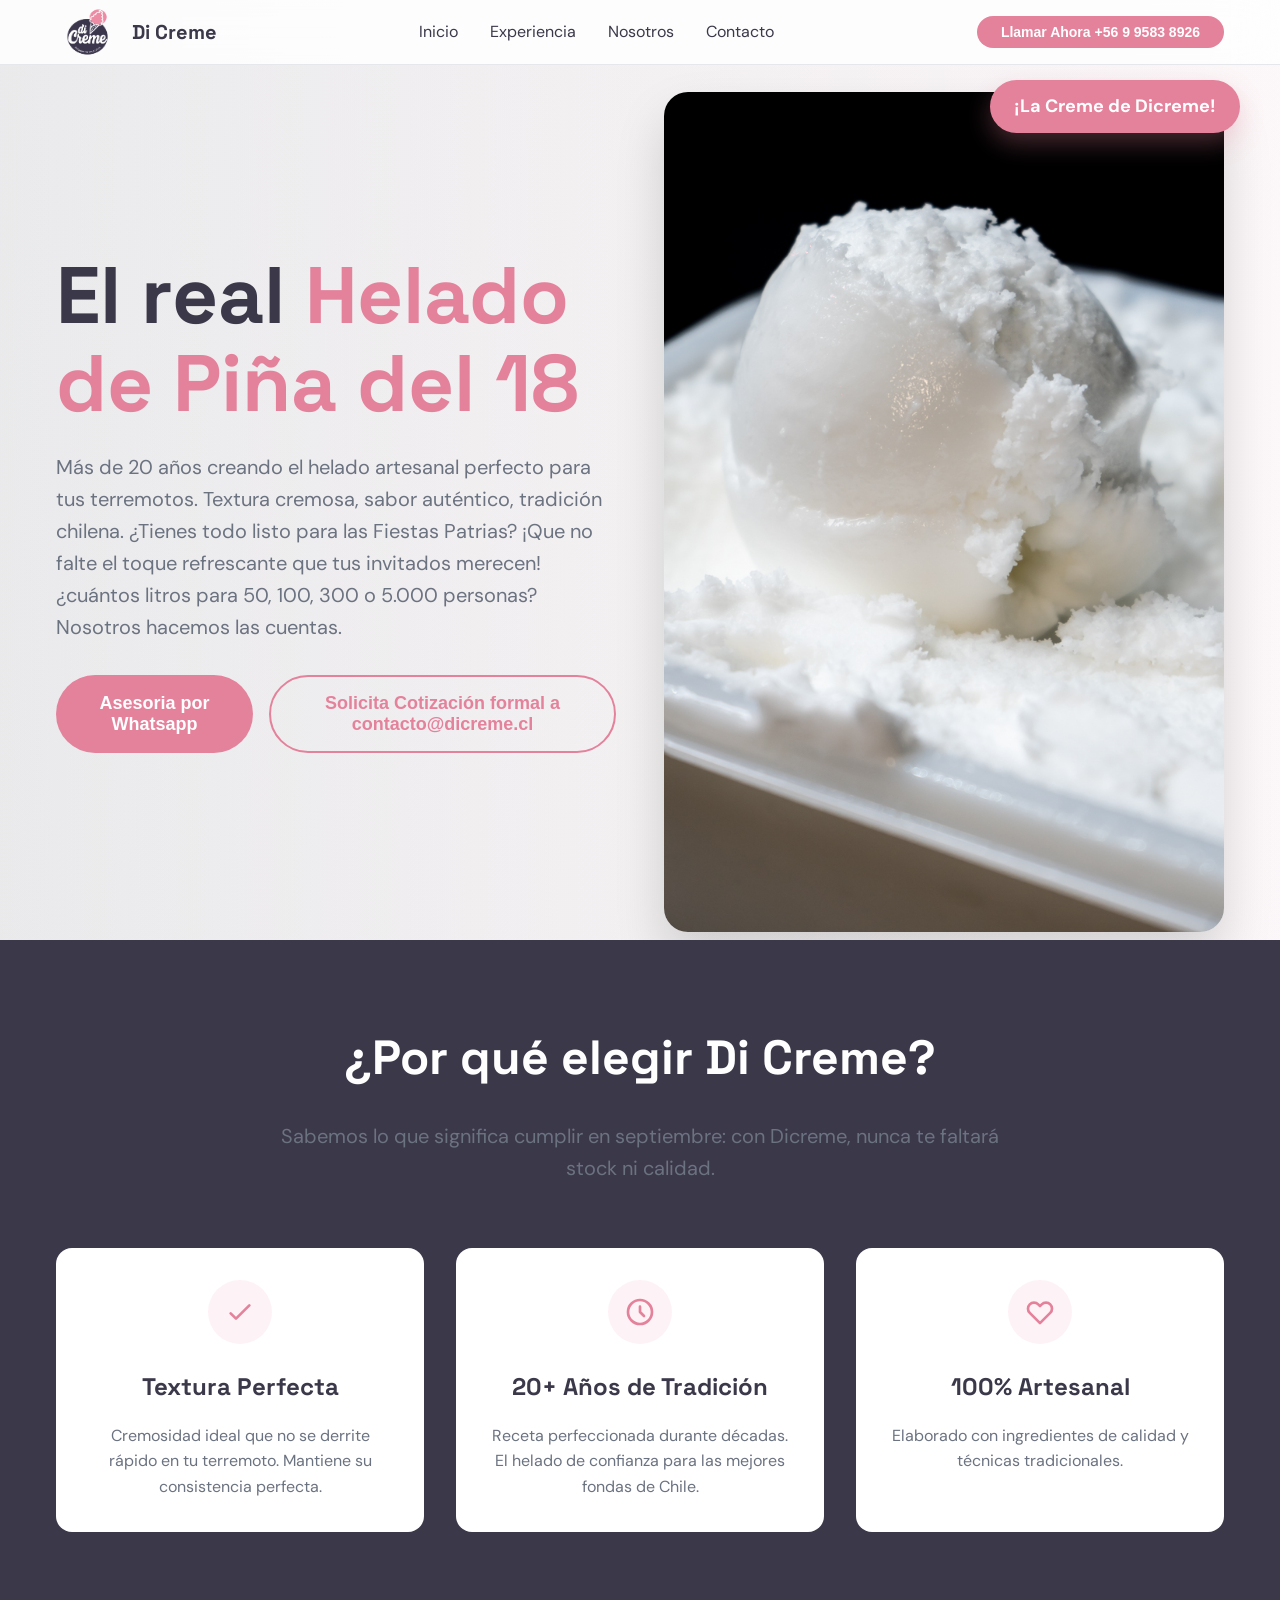
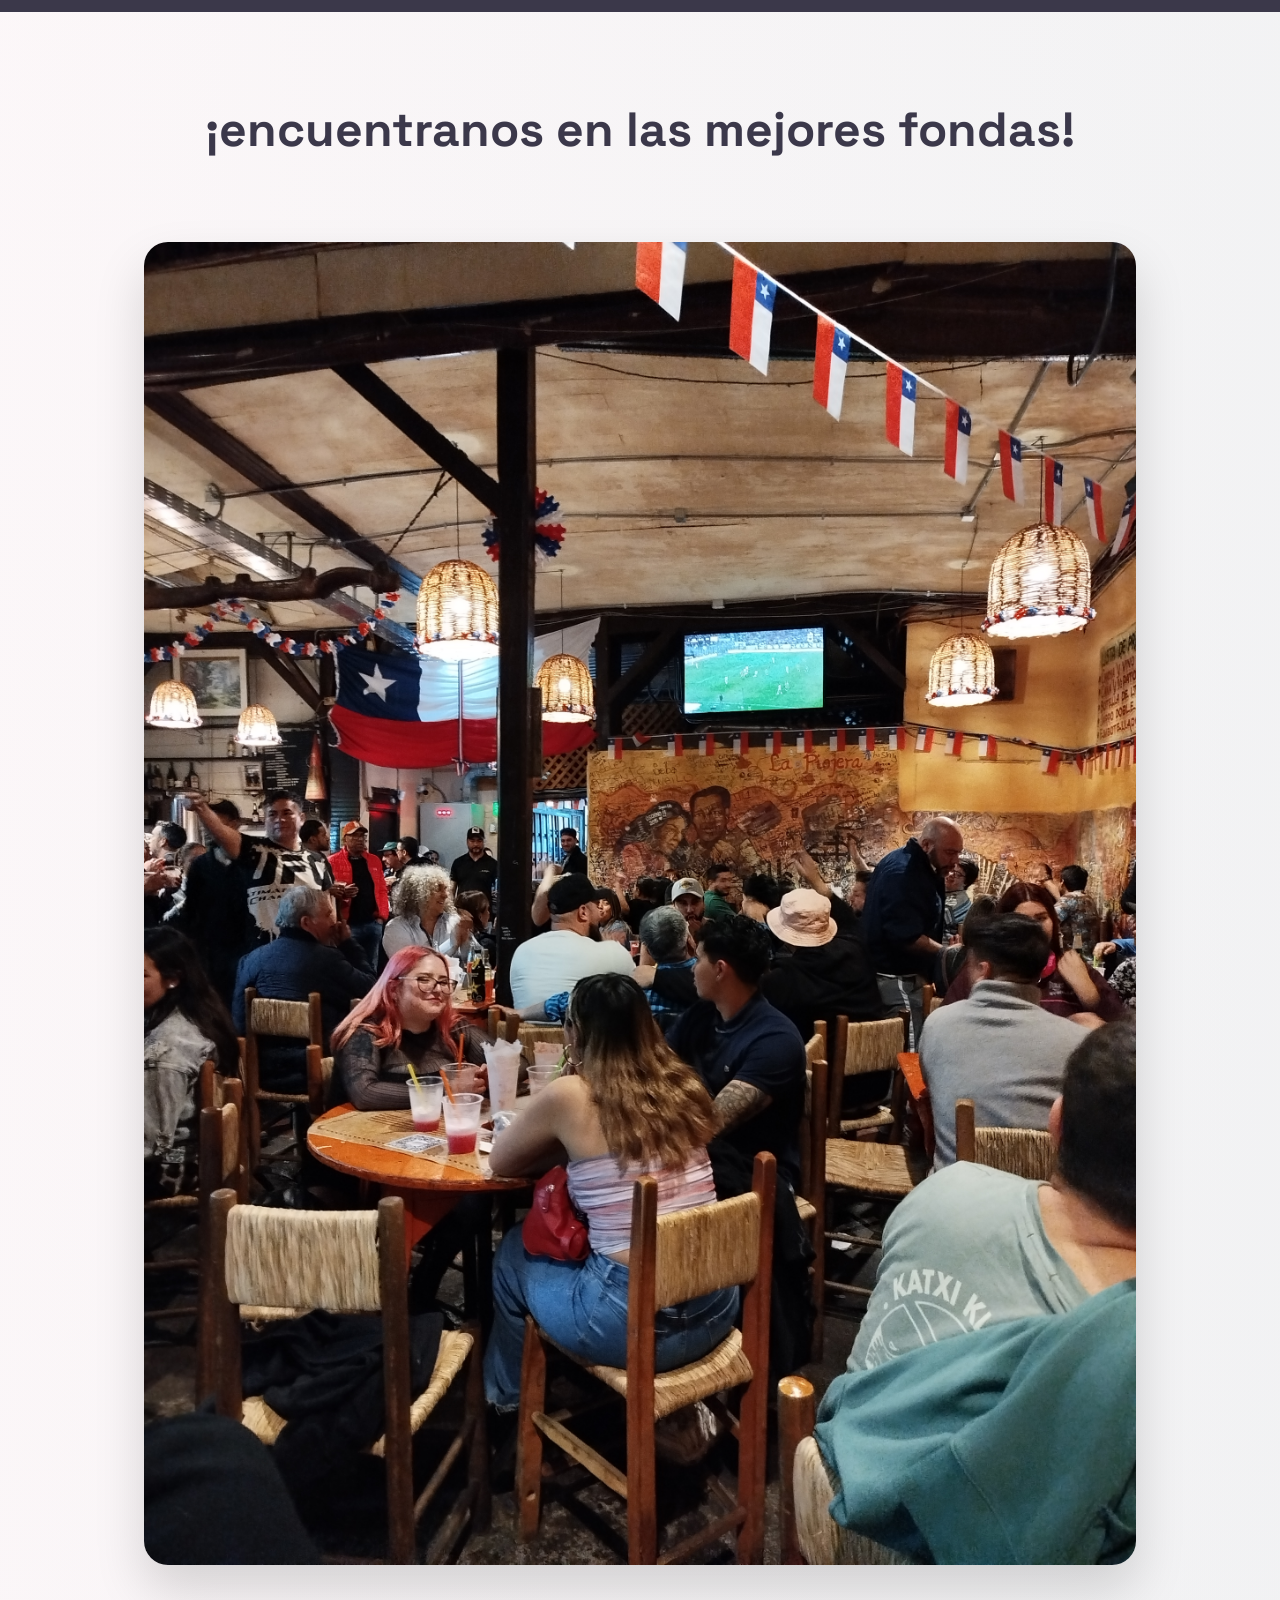
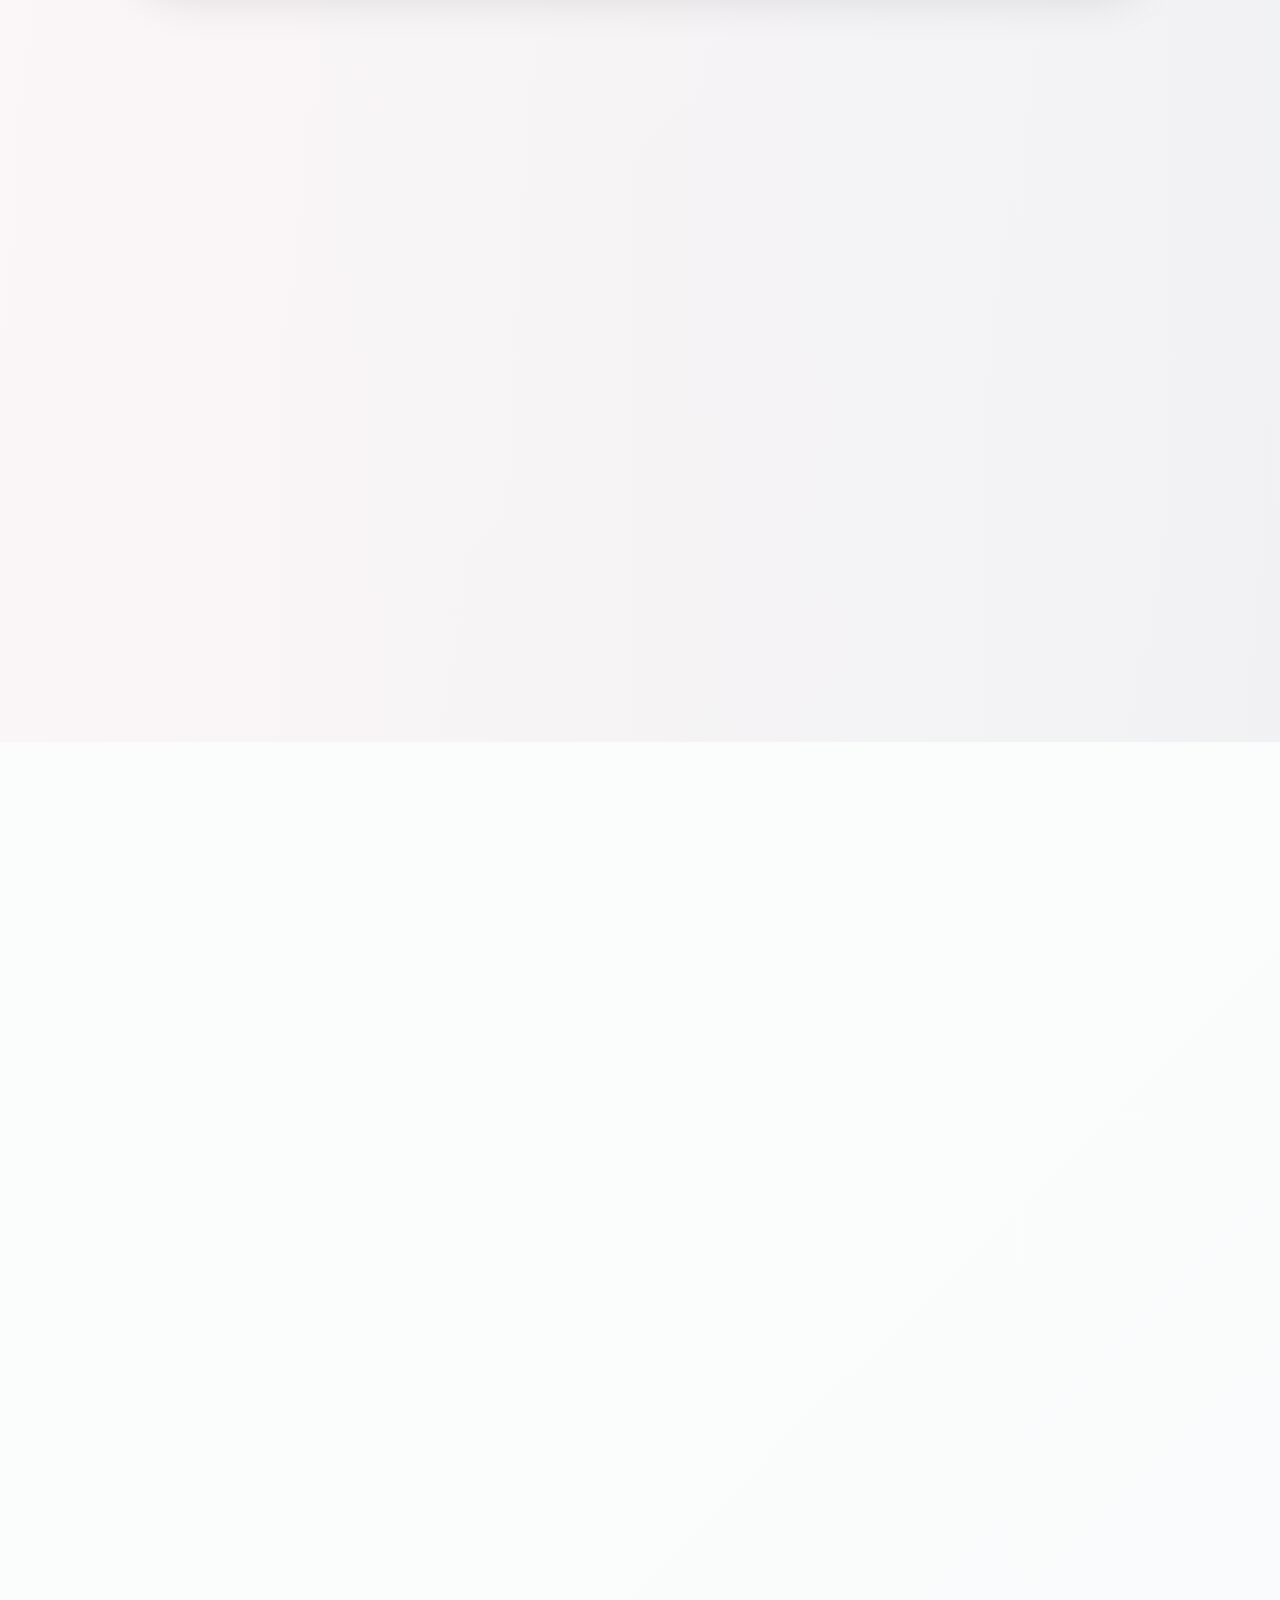
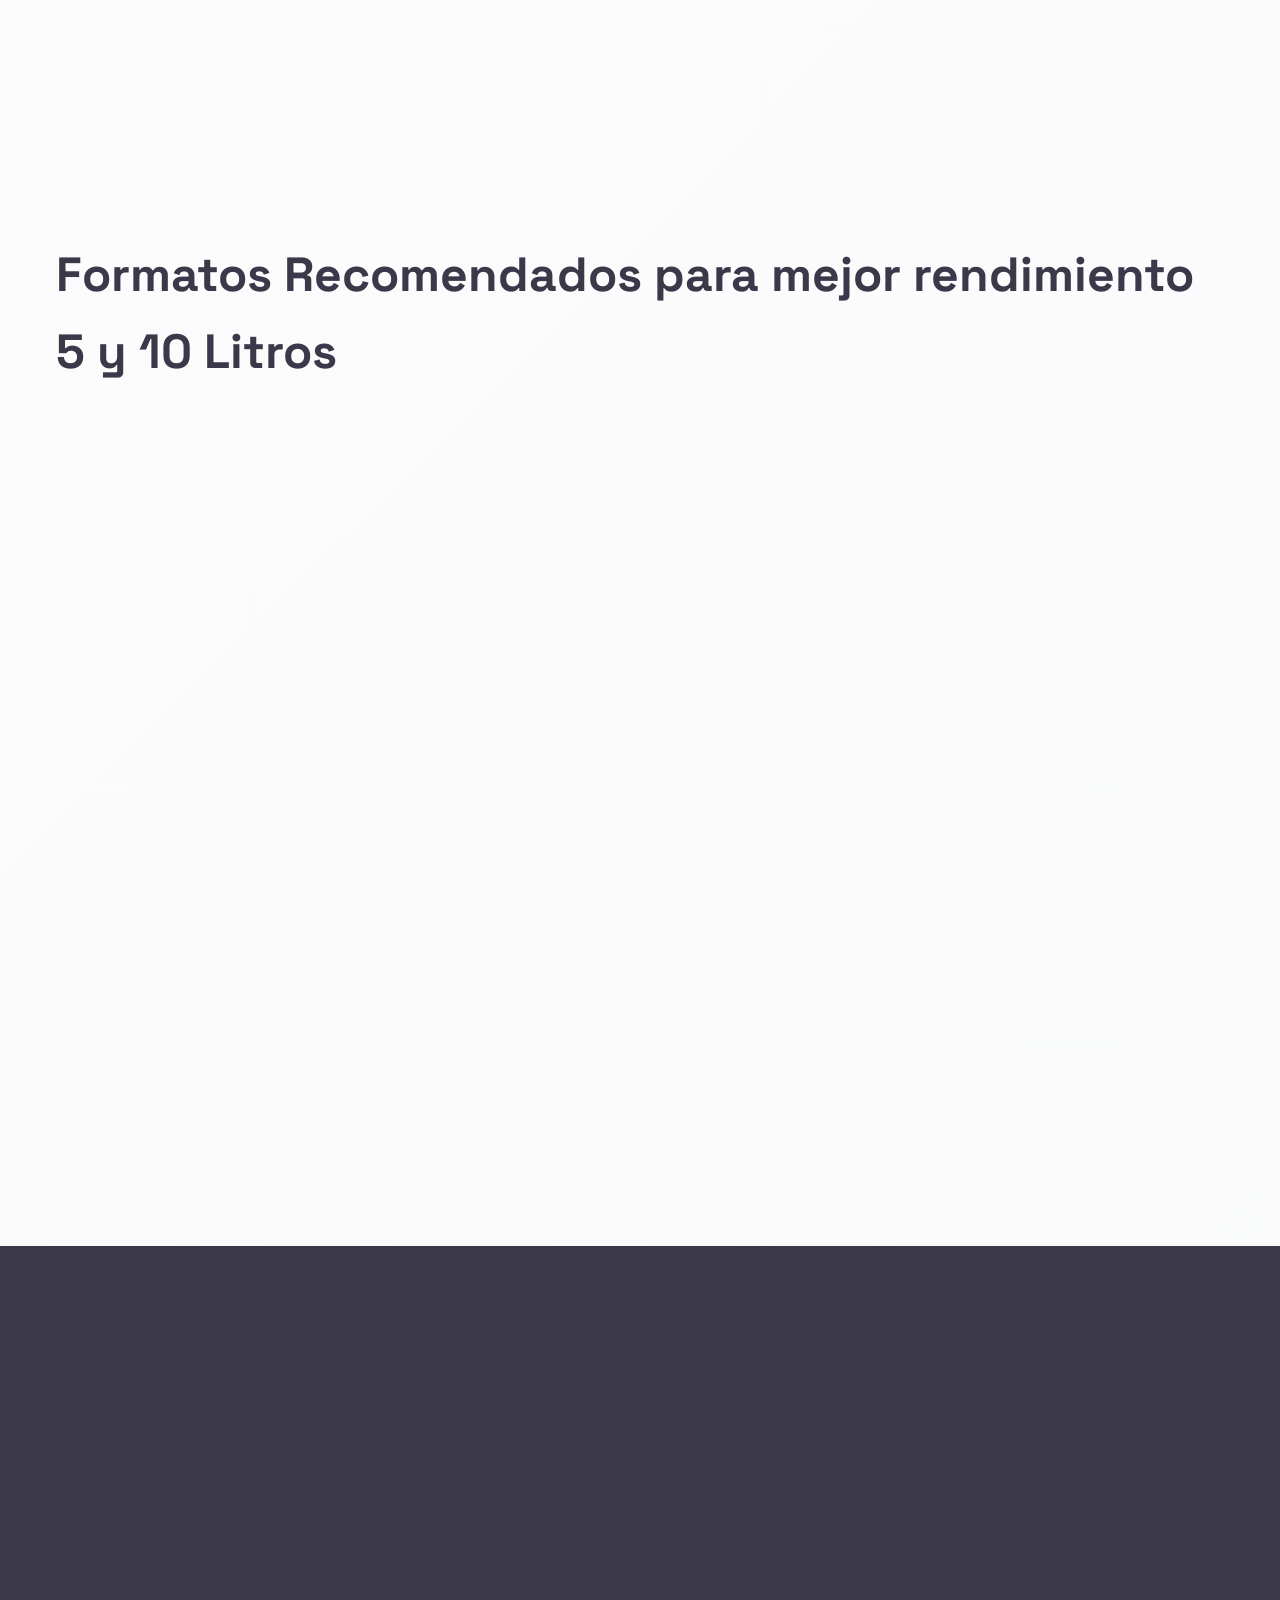
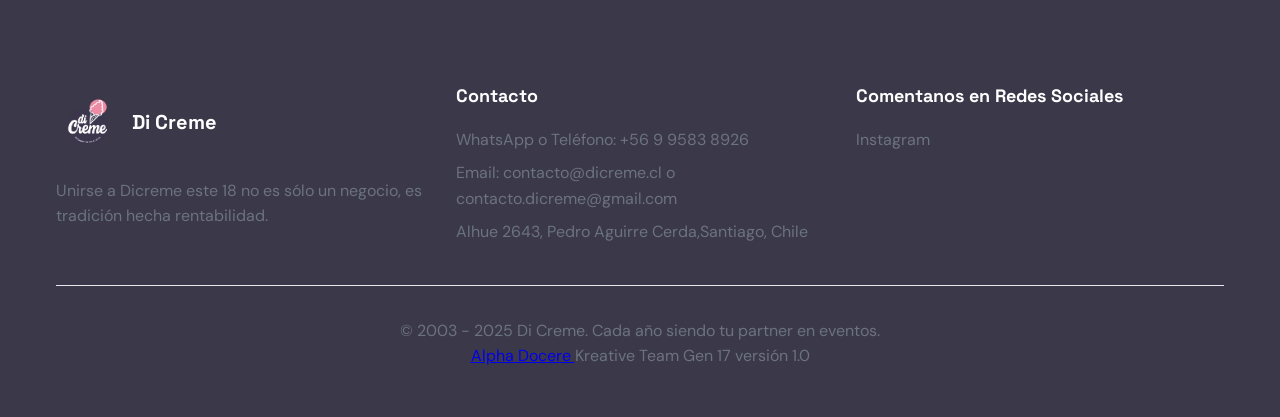
==== landing/18-septiembre-2025/index.html @ 3360bfec "Inicio proyecto" ====
<!DOCTYPE html>
<html lang="es">
<head>
    <meta charset="UTF-8">
    <meta name="viewport" content="width=device-width, initial-scale=1.0">
    <title>Di Creme - El Helado del 18</title>
    <link rel="preconnect" href="https://fonts.googleapis.com">
    <link rel="preconnect" href="https://fonts.gstatic.com" crossorigin>
    <link href="https://fonts.googleapis.com/css2?family=Space+Grotesk:wght@300;400;500;600;700&family=DM+Sans:wght@400;500;600;700&display=swap" rel="stylesheet">
    <link rel="stylesheet" href="styles.css">

    <!-- Meta básico -->
<meta charset="UTF-8">
<meta name="viewport" content="width=device-width, initial-scale=1.0">
<meta name="description" content="Dirección: Alhué 2643, Pedro Aguirre Cerda. Helados artesanales Dicreme: cotiza por correo o llámanos al +56 9 9583 8926. Calidad, tradición y sabor en cada cucharada.">
<meta name="keywords" content="Dicreme, helados Artesanales Chile, cotización helados, helados Dicreme, heladeria Santiago, helados Pedro Aguirre Cerda">
<meta name="author" content="Dicreme">

<!-- Título SEO -->
<title>Dicreme – el mejor Helado para el terremoto de Chile  | Cotiza y Encarga en Santiago</title>

<!-- Open Graph (Facebook, LinkedIn, etc.) -->
<meta property="og:title" content="Dicreme – El helado del terremoto en Santiago">
<meta property="og:description" content="Ubicación: Alhué 2643, Pedro Aguirre Cerda. Cotiza por correo o llama al +56 9 9583 8926. Helados artesanales con sabor y tradición.">
<meta property="og:image" content="https://www.dicreme.cl/images/landing-dicreme.jpg">
<meta property="og:url" content="https://www.dicreme.cl">
<meta property="og:type" content="website">
<meta property="og:locale" content="es_CL">

<!-- Twitter Cards -->
<meta name="twitter:card" content="summary_large_image">
<meta name="twitter:title" content="Dicreme – Helados Artesanales en Santiago">
<meta name="twitter:description" content="Ven a Alhué 2643 o cotiza tus helados por correo o teléfono +56 9 9583 8926. Sabor, calidad y tradición artesanal.">
<meta name="twitter:image" content="https://www.dicreme.cl/img/landing-dicreme.jpg">

<!-- Canonical -->
<link rel="canonical" href="https://www.dicreme.cl">

<!-- Favicon y Apple/Android Icons -->
<link rel="apple-touch-icon" sizes="57x57" href="img/favicon/apple-icon-57x57.png">
<link rel="apple-touch-icon" sizes="60x60" href="img/favicon/apple-icon-60x60.png">
<link rel="apple-touch-icon" sizes="72x72" href="img/favicon/apple-icon-72x72.png">
<link rel="apple-touch-icon" sizes="76x76" href="img/favicon/apple-icon-76x76.png">
<link rel="apple-touch-icon" sizes="114x114" href="img/favicon/apple-icon-114x114.png">
<link rel="apple-touch-icon" sizes="120x120" href="img/favicon/apple-icon-120x120.png">
<link rel="apple-touch-icon" sizes="144x144" href="img/favicon/apple-icon-144x144.png">
<link rel="apple-touch-icon" sizes="152x152" href="img/favicon/apple-icon-152x152.png">
<link rel="apple-touch-icon" sizes="180x180" href="img/favicon/apple-icon-180x180.png">
<link rel="icon" type="image/png" sizes="192x192" href="img/favicon/android-icon-192x192.png">
<link rel="icon" type="image/png" sizes="32x32" href="img/favicon/favicon-32x32.png">
<link rel="icon" type="image/png" sizes="96x96" href="img/favicon/favicon-96x96.png">
<link rel="icon" type="image/png" sizes="16x16" href="img/favicon/favicon-16x16.png">
<link rel="manifest" href="img/favicon/manifest.json">
<meta name="msapplication-TileColor" content="#ffffff">
<meta name="msapplication-TileImage" content="img/favicon/ms-icon-144x144.png">
<meta name="theme-color" content="#ffffff">

<!-- Schema.org (JSON‑LD) – LocalBusiness -->
<script type="application/ld+json">
{
  "@context": "https://schema.org",
  "@type": "LocalBusiness",
  "name": "Fábrica de Helados Dicreme",
  "image": "https://www.dicreme.cl/img/logo_dicreme.png",
  "@id": "https://www.dicreme.cl",
  "url": "https://www.dicreme.cl",
  "telephone": "+56995838926",
  "address": {
    "@type": "PostalAddress",
    "streetAddress": "Alhué 2643",
    "addressLocality": "Pedro Aguirre Cerda",
    "addressRegion": "Región Metropolitana",
    "addressCountry": "CL"
  },
  "description": "Helados artesanales de calidad desde Pedro Aguirre Cerda, disponibles en fábrica y vía venta telefónica o cotizador online.",
  "sameAs": [
    "https://www.facebook.com/dicreme",
    "https://www.instagram.com/dicreme"
  ]
}
</script>


    
</head>
<body>
    <!-- Navigation -->
    <nav class="navbar">
        <div class="nav-container">
            <div class="nav-content">
                <div class="nav-brand">
                    <img src="img/logo_dicreme.png" alt="Di Creme Logo" class="nav-logo">
                    <span class="nav-title">Di Creme</span>
                </div>
                <div class="nav-links">
                    <a href="#inicio" class="nav-link">Inicio</a>
                    <a href="#sabores" class="nav-link">Experiencia</a>
                    <a href="#nosotros" class="nav-link">Nosotros</a>
                    <a href="#contacto" class="nav-link">Contacto</a>
                </div>
          <button class="whatsapp-btn nav-cta" onclick="window.location.href='tel:+56995838926'">
    Llamar Ahora  +56 9 9583 8926
</button>
            </div>
        </div>
    </nav>

    <!-- Hero Section -->
    <section id="inicio" class="hero-section">
        <div class="hero-bg"></div>
        <div class="container hero-container">
            <div class="hero-grid">
                <div class="hero-content animate-on-scroll">
                    <h1 class="hero-title">
                        El  real <span class="text-primary"> Helado de Piña del 18</span>
                    </h1>
                    <p class="hero-description">
                        Más de 20 años creando el helado artesanal perfecto para tus terremotos. Textura cremosa, sabor auténtico, tradición chilena.
                        ¿Tienes todo listo para las Fiestas Patrias? ¡Que no falte el toque refrescante que tus invitados merecen!
                        ¿cuántos litros para 50, 100, 300 o 5.000 personas? Nosotros hacemos las cuentas.
                    </p>
                    <div class="hero-buttons">
                        <button class="whatsapp-btn btn-primary" data-message="¡Quiero el Helado del 18 para mis terremotos!">
                             Asesoria por Whatsapp
                        </button>
                      <button class="btn-secondary" onclick="window.location.href='mailto:contacto@dicreme.cl'">
                    Solicita Cotización formal a contacto@dicreme.cl
                </button>
                    </div>
                </div>
                <div class="hero-image animate-on-scroll animation-delay-200">
                    <div class="image-container">
                        <img src="img/helado_pina_bola.jpg" alt="Helado artesanal Di Creme" class="hero-img">
                        <div class="badge">¡La Creme de Dicreme!</div>
                    </div>
                </div>
            </div>
        </div>
    </section>

    <!-- Benefits Section -->
    <section id="sabores" class="benefits-section">
        <div class="container">
            <div class="section-header animate-on-scroll">
                <h2 class="section-title">¿Por qué elegir Di Creme?</h2>
                <p class="section-description">
            Sabemos lo que significa cumplir en septiembre: con Dicreme, nunca te faltará stock ni calidad.      </p>
            </div>

            <div class="benefits-grid">
                <div class="benefit-card animate-on-scroll animation-delay-200">
                    <div class="benefit-icon">
                        <svg class="icon" fill="none" stroke="currentColor" viewBox="0 0 24 24">
                            <path stroke-linecap="round" stroke-linejoin="round" stroke-width="2" d="M5 13l4 4L19 7"></path>
                        </svg>
                    </div>
                    <h3 class="benefit-title">Textura Perfecta</h3>
                    <p class="benefit-description">
                        Cremosidad ideal que no se derrite rápido en tu terremoto. Mantiene su consistencia perfecta.
                    </p>
                </div>

                <div class="benefit-card animate-on-scroll animation-delay-400">
                    <div class="benefit-icon">
                        <svg class="icon" fill="none" stroke="currentColor" viewBox="0 0 24 24">
                            <path stroke-linecap="round" stroke-linejoin="round" stroke-width="2" d="M12 8v4l3 3m6-3a9 9 0 11-18 0 9 9 0 0118 0z"></path>
                        </svg>
                    </div>
                    <h3 class="benefit-title">20+ Años de Tradición</h3>
                    <p class="benefit-description">
                        Receta perfeccionada durante décadas. El helado de confianza para las mejores fondas de Chile.
                    </p>
                </div>

                <div class="benefit-card animate-on-scroll animation-delay-600">
                    <div class="benefit-icon">
                        <svg class="icon" fill="none" stroke="currentColor" viewBox="0 0 24 24">
                            <path stroke-linecap="round" stroke-linejoin="round" stroke-width="2" d="M4.318 6.318a4.5 4.5 0 000 6.364L12 20.364l7.682-7.682a4.5 4.5 0 00-6.364-6.364L12 7.636l-1.318-1.318a4.5 4.5 0 00-6.364 0z"></path>
                        </svg>
                    </div>
                    <h3 class="benefit-title">100% Artesanal</h3>
                    <p class="benefit-description">
                        Elaborado con ingredientes de calidad y técnicas tradicionales. 
                    </p>
                </div>
            </div>
        </div>
    </section>



    <!-- Urgency Section -->
    <section class="urgency-section">
        <div class="container urgency-container">

      <h2 class="section-title">¡encuentranos en las mejores fondas!</h2>
      <div class="hero-image animate-on-scroll animation-delay-200">
                    <div class="image-container">
                        <img src="img/piojera-fonda.jpg" alt="Helado artesanal Di Creme" class="hero-img">
                       
                    </div>
                </div>

            <div class="animate-on-scroll">
                <h2 class="urgency-title">
                    ¡Última oportunidad para asegurar tu helado para las fondas!
                </h2>
                <p class="urgency-description">
              Septiembre está a la vuelta de la esquina y los precios ya empiezan a subir. Si dejas para última hora, terminarás pagando más y comprando a la rápida.      </p>
 
              ¿No sabes cuántos litros necesitas para tu barra o evento? Te asesoramos GRATIS para calcular la cantidad exacta según tus invitados.
 <p class="urgency-description">
<br />✅ Assegura tu precio ahora y olvídate de la urgencia de último minuto.

<br />📲 Reserva ya y recibe tu asesoría antes de que se agoten las mejores condiciones.</p>
                <div class="countdown-grid">
                    <div class="countdown-item">
                        <div id="countdown-days" class="countdown-number">00</div>
                        <div class="countdown-label">Días</div>
                    </div>
                    <div class="countdown-item">
                        <div id="countdown-hours" class="countdown-number">00</div>
                        <div class="countdown-label">Horas</div>
                    </div>
                    <div class="countdown-item">
                        <div id="countdown-minutes" class="countdown-number">00</div>
                        <div class="countdown-label">Min</div>
                    </div>
                    <div class="countdown-item">
                        <div id="countdown-seconds" class="countdown-number">00</div>
                        <div class="countdown-label">Seg</div>
                    </div>
                </div>

                <button class="whatsapp-btn urgency-cta" data-message="¡Urgente! Necesito el Helado del 18 para las fondas">
                    Reservar Mi Helado Ahora
                </button>

              
            </div>
        </div>
    </section>

    <!-- Trust Section -->
    <section id="nosotros" class="trust-section">
        <div class="container">
            <div class="trust-grid">
                <div class="trust-image animate-on-scroll">
                    <img src="img/terremoto_piojera.jpg" alt="Taller artesanal Di Creme" class="trust-img">
                </div>
                <div class="trust-content animate-on-scroll animation-delay-200">
                    <h2 class="trust-title">
                        Sabemos lo que significa cumplir en septiembre: Mientras otros se derriten, tú multiplicas ganancias.
                    </h2>
                    <div class="trust-text">
                        <p>
                            En Di Creme, cada helado es una obra de arte. Desde 2003, hemos perfeccionado nuestra receta artesanal para crear el helado ideal para terremotos.
                        </p>
                        <p>
                            Nuestro helado de piña mantiene la textura perfecta, no se derrite rápido y complementa a la perfección el sabor del pipeño y la granadina.
                        </p>
                        <p>
                            Confían en nosotros las mejores fondas de Chile. Ahora puedes tener esa misma calidad en tu fonda, evento o restaurant típico Chileno. Visita la Fabrica en Alhue 2643, Pedro Aguirre Cerda, Santiago.
                        </p>
                    </div>

                    <div class="stats-grid">
                        <div class="stat-item">
                            <div class="stat-number">20+</div>
                            <div class="stat-label">Años de experiencia</div>
                        </div>
                        <div class="stat-item">
                            <div class="stat-number">100%</div>
                            <div class="stat-label">Artesanal</div>
                        </div>
                        <div class="stat-item">
                            <div class="stat-number">1000+</div>
                            <div class="stat-label">Clientes felices</div>
                        </div>
                    </div>
                </div>
            </div>
        </div>
    </section>


 <!-- Trust Section -->
    <section id="formatos" class="trust-section">
        <div class="container">

              <h2 class="trust-title">
                     Formatos Recomendados para mejor rendimiento 5 y 10 Litros 
                    </h2>
            <div class="trust-grid">
                <div class="trust-image animate-on-scroll">
                    <img src="img/helado_pina_5litros.jpg" alt="Taller artesanal Di Creme" class="trust-img">
                </div>
                <div class="trust-content animate-on-scroll animation-delay-200">
                  
                            <img src="img/landing-dicreme.jpg" alt="Taller artesanal Di Creme" class="trust-img">
           

                  
                </div>
            </div>
        </div>
    </section>


    <!-- Final CTA -->
    <section class="final-cta-section">
        <div class="container final-cta-container">
            <div class="animate-on-scroll">
                <h2 class="final-cta-title">¿Listo para el mejor terremoto del 18?</h2>
                <p class="final-cta-description">
                Porque en septiembre no hay segundas oportunidades: confía en quien lleva 20 años cumpliendo.
                </p>
                <button class="whatsapp-btn final-cta-btn" data-message="¡Hola! Quiero pedir el Helado del 18 de Di Creme">
                    Pedir Mi Helado del 18
                </button>
            </div>
        </div>


        
    </section>

    <!-- Footer -->
    <footer id="contacto" class="footer">
        <div class="container">
            <div class="footer-grid">
                <div class="footer-brand">
                    <div class="footer-logo">
                        <img src="img/logo_dicreme.png" alt="Di Creme Logo" class="footer-logo-img">
                        <span class="footer-logo-text">Di Creme</span>
                    </div>
                    <p class="footer-description">
                       Unirse a Dicreme este 18 no es sólo un negocio, es tradición hecha rentabilidad.
                    </p>
                </div>
                <div class="footer-contact">
                    <h3 class="footer-title">Contacto</h3>
                    <div class="footer-info">
                        <p>WhatsApp o Teléfono: +56 9 9583 8926</p>
                        <p>Email: contacto@dicreme.cl o contacto.dicreme@gmail.com</p>
                        <p>Alhue 2643, Pedro Aguirre Cerda,Santiago, Chile</p>
                    </div>
                </div>
                <div class="footer-social">
                    <h3 class="footer-title">Comentanos en Redes Sociales</h3>
                    <div class="social-links">
                        <a href="https://www.instagram.com/dicreme.cl" class="social-link">Instagram</a>
                        <!-- <a href="#" class="social-link">Facebook</a> -->
                        <!-- <a href="#" class="social-link">TikTok</a> -->
                    </div>
                </div>
            </div>
            <div class="footer-bottom">
                <p>&copy; 2003 - 2025 Di Creme. Cada año siendo tu partner en eventos.</p>
				<p><a href="https://www.alphadocere.cl" target="_blank" > Alpha Docere </a> Kreative Team Gen 17 versión 1.0</p>
            </div>
        </div>
    </footer>

    <script src="script.js"></script>
</body>
</html>
---- landing/18-septiembre-2025/styles.css ----
/* Converting from Tailwind to vanilla CSS with modern design */
* {
  margin: 0;
  padding: 0;
  box-sizing: border-box;
}

:root {
  /* Di Creme Brand Colors */
  --primary: #e4829c;
  --primary-foreground: #fefefe;
  --secondary: #3b384a;
  --secondary-foreground: #fefefe;
  --background: #fefefe;
  --foreground: #3b384a;
  --muted-foreground: #6b7280;
  --card: #ffffff;
  --card-foreground: #3b384a;
  --border: #e5e7eb;

  /* Typography */
  --font-serif: "Space Grotesk", sans-serif;
  --font-sans: "DM Sans", sans-serif;

  /* Spacing */
  --container-padding: 1rem;
  --section-padding: 5rem 0;
}

body {
  font-family: var(--font-sans);
  line-height: 1.6;
  color: var(--foreground);
  background: linear-gradient(135deg, var(--background) 0%, #f9fafb 100%);
}

.container {
  max-width: 1200px;
  margin: 0 auto;
  padding: 0 var(--container-padding);
}

/* Navigation */
.navbar {
  position: fixed;
  top: 0;
  width: 100%;
  z-index: 1000;
  backdrop-filter: blur(20px);
  background: rgba(254, 254, 254, 0.9);
  border-bottom: 1px solid var(--border);
}

.nav-container {
  max-width: 1200px;
  margin: 0 auto;
  padding: 0 var(--container-padding);
}

.nav-content {
  display: flex;
  justify-content: space-between;
  align-items: center;
  height: 4rem;
}

.nav-brand {
  display: flex;
  align-items: center;
}

.nav-logo {
  height: 5rem;
  width: 4rem;
}

.nav-title {
  margin-left: 0.75rem;
  font-size: 1.25rem;
  font-family: var(--font-serif);
  font-weight: 700;
  color: var(--foreground);
}

.nav-links {
  display: none;
  gap: 2rem;
}

.nav-link {
  color: var(--foreground);
  text-decoration: none;
  transition: color 0.3s ease;
}

.nav-link:hover {
  color: var(--primary);
}

.nav-cta {
  padding: 0.5rem 1.5rem;
  font-size: 0.875rem;
}

/* Buttons */
.whatsapp-btn {
  background: var(--primary);
  color: var(--primary-foreground);
  border: none;
  border-radius: 9999px;
  font-weight: 600;
  cursor: pointer;
  transition: all 0.3s ease;
  text-decoration: none;
  display: inline-block;
  text-align: center;
}

.whatsapp-btn:hover {
  background: #d1708a;
  transform: translateY(-2px);
  box-shadow: 0 10px 25px rgba(228, 130, 156, 0.3);
}

.btn-primary {
  padding: 1rem 2rem;
  font-size: 1.125rem;
}

.btn-secondary {
  border: 2px solid var(--primary);
  color: var(--primary);
  background: transparent;
  padding: 1rem 2rem;
  font-size: 1.125rem;
  border-radius: 9999px;
  font-weight: 600;
  cursor: pointer;
  transition: all 0.3s ease;
}

.btn-secondary:hover {
  background: var(--primary);
  color: var(--primary-foreground);
}

/* Hero Section */
.hero-section {
  padding-top: 4rem;
  min-height: 100vh;
  display: flex;
  align-items: center;
  position: relative;
  overflow: hidden;
}

.hero-bg {
  position: absolute;
  inset: 0;
  background: linear-gradient(to right, rgba(59, 56, 74, 0.1), rgba(228, 130, 156, 0.05));
}

.hero-container {
  position: relative;
  z-index: 10;
}

.hero-grid {
  display: grid;
  gap: 3rem;
  align-items: center;
}

.hero-title {
  font-size: 3rem;
  font-family: var(--font-serif);
  font-weight: 700;
  color: var(--foreground);
  margin-bottom: 1.5rem;
  line-height: 1.1;
}

.text-primary {
  color: var(--primary);
}

.hero-description {
  font-size: 1.25rem;
  color: var(--muted-foreground);
  margin-bottom: 2rem;
  line-height: 1.6;
}

.hero-buttons {
  display: flex;
  flex-direction: column;
  gap: 1rem;
}

.image-container {
  position: relative;
}

.hero-img {
  width: 100%;
  height: auto;
  margin-top: 5%;
  border-radius: 1.5rem;
  box-shadow: 0 25px 50px rgba(0, 0, 0, 0.15);
  transition: transform 0.3s ease;
}

.hero-img:hover {
  transform: translateY(-5px);
}

.badge {
  position: absolute;
  top: 1rem;
  right: -1rem;
  background: var(--primary);
  color: var(--primary-foreground);
  padding: 0.75rem 1.5rem;
  border-radius: 9999px;
  font-weight: 700;
  font-size: 1.125rem;
  box-shadow: 0 10px 25px rgba(228, 130, 156, 0.3);
}

/* Benefits Section */
.benefits-section {
  padding: var(--section-padding);
  background: var(--secondary);
  color: var(--secondary-foreground);
}

.section-header {
  text-align: center;
  margin-bottom: 4rem;
}

.section-title {
  font-size: 2.5rem;
  font-family: var(--font-serif);
  font-weight: 700;
  margin-bottom: 1.5rem;
}

.section-description {
  font-size: 1.25rem;
  color: var(--muted-foreground);
  max-width: 48rem;
  margin: 0 auto;
}

.benefits-grid {
  display: grid;
  gap: 2rem;
}

.benefit-card {
  text-align: center;
  padding: 2rem;
  border-radius: 1rem;
  background: var(--card);
  color: var(--card-foreground);
  transition: transform 0.3s ease;
}

.benefit-card:hover {
  transform: translateY(-5px);
}

.benefit-icon {
  width: 4rem;
  height: 4rem;
  background: rgba(228, 130, 156, 0.1);
  border-radius: 50%;
  display: flex;
  align-items: center;
  justify-content: center;
  margin: 0 auto 1.5rem;
}

.icon {
  width: 2rem;
  height: 2rem;
  color: var(--primary);
}

.benefit-title {
  font-size: 1.5rem;
  font-family: var(--font-serif);
  font-weight: 700;
  margin-bottom: 1rem;
}

.benefit-description {
  color: var(--muted-foreground);
}

/* Urgency Section */
.urgency-section {
  padding: var(--section-padding);
  background: linear-gradient(to right, rgba(228, 130, 156, 0.05), rgba(59, 56, 74, 0.05));
}

.urgency-container {
  max-width: 64rem;
  text-align: center;
}

.urgency-title {
  font-size: 2.5rem;
  font-family: var(--font-serif);
  font-weight: 700;
  margin-bottom: 1.5rem;
  color: var(--foreground);
}

.urgency-description {
  font-size: 1.25rem;
  color: var(--muted-foreground);
  margin-bottom: 3rem;
}

.countdown-grid {
  display: grid;
  grid-template-columns: repeat(4, 1fr);
  gap: 1rem;
  margin-bottom: 3rem;
  max-width: 24rem;
  margin-left: auto;
  margin-right: auto;
}

.countdown-item {
  background: var(--card);
  padding: 1rem;
  border-radius: 0.75rem;
  box-shadow: 0 10px 25px rgba(0, 0, 0, 0.1);
  transition: transform 0.3s ease;
}

.countdown-item:hover {
  transform: translateY(-2px);
}

.countdown-number {
  font-size: 1.875rem;
  font-family: var(--font-serif);
  font-weight: 700;
  color: var(--primary);
}

.countdown-label {
  font-size: 0.875rem;
  color: var(--muted-foreground);
}

.urgency-cta {
  padding: 1rem 2.5rem;
  font-size: 1.25rem;
  font-weight: 700;
  box-shadow: 0 10px 25px rgba(228, 130, 156, 0.3);
}

/* Trust Section */
.trust-section {
  padding: var(--section-padding);
}

.trust-grid {
  display: grid;
  gap: 4rem;
  align-items: center;
}

.trust-img {
  width: 100%;
  height: auto;
  border-radius: 1.5rem;
  box-shadow: 0 25px 50px rgba(0, 0, 0, 0.15);
  transition: transform 0.3s ease;
}

.trust-img:hover {
  transform: translateY(-5px);
}

.trust-title {
  font-size: 2.5rem;
  font-family: var(--font-serif);
  font-weight: 700;
  margin-bottom: 2rem;
  color: var(--foreground);
}

.trust-text {
  margin-bottom: 2rem;
}

.trust-text p {
  font-size: 1.125rem;
  color: var(--muted-foreground);
  margin-bottom: 1.5rem;
}

.stats-grid {
  display: grid;
  grid-template-columns: repeat(3, 1fr);
  gap: 1.5rem;
}

.stat-item {
  text-align: center;
}

.stat-number {
  font-size: 1.875rem;
  font-family: var(--font-serif);
  font-weight: 700;
  color: var(--primary);
}

.stat-label {
  font-size: 0.875rem;
  color: var(--muted-foreground);
}

/* Final CTA Section */
.final-cta-section {
  padding: var(--section-padding);
  background: var(--secondary);
  color: var(--secondary-foreground);
}

.final-cta-container {
  max-width: 64rem;
  text-align: center;
}

.final-cta-title {
  font-size: 2.5rem;
  font-family: var(--font-serif);
  font-weight: 700;
  margin-bottom: 1.5rem;
}

.final-cta-description {
  font-size: 1.25rem;
  color: var(--muted-foreground);
  margin-bottom: 2rem;
}

.final-cta-btn {
  padding: 1.25rem 3rem;
  font-size: 1.25rem;
  font-weight: 700;
  box-shadow: 0 15px 35px rgba(228, 130, 156, 0.4);
}

/* Footer */
.footer {
  background: var(--secondary);
  color: var(--secondary-foreground);
  padding: 3rem 0;
}

.footer-grid {
  display: grid;
  gap: 2rem;
  margin-bottom: 2rem;
}

.footer-logo {
  display: flex;
  align-items: center;
  margin-bottom: 1rem;
}

.footer-logo-img {
  height: 5rem;
  width: 4rem;
}

.footer-logo-text {
  margin-left: 0.75rem;
  font-size: 1.25rem;
  font-family: var(--font-serif);
  font-weight: 700;
}

.footer-description {
  color: var(--muted-foreground);
}

.footer-title {
  font-size: 1.125rem;
  font-family: var(--font-serif);
  font-weight: 700;
  margin-bottom: 1rem;
}

.footer-info p {
  color: var(--muted-foreground);
  margin-bottom: 0.5rem;
}

.social-links {
  display: flex;
  gap: 1rem;
}

.social-link {
  color: var(--muted-foreground);
  text-decoration: none;
  transition: color 0.3s ease;
}

.social-link:hover {
  color: var(--primary);
}

.footer-bottom {
  border-top: 1px solid var(--border);
  padding-top: 2rem;
  text-align: center;
  color: var(--muted-foreground);
}

/* Animations */
.animate-on-scroll {
  opacity: 0;
  transform: translateY(30px);
  transition: all 0.6s ease;
}

.animate-fade-in-up {
  opacity: 1;
  transform: translateY(0);
}

.animation-delay-200 {
  transition-delay: 0.2s;
}

.animation-delay-400 {
  transition-delay: 0.4s;
}

.animation-delay-600 {
  transition-delay: 0.6s;
}

/* Responsive Design */
@media (min-width: 768px) {
  .nav-links {
    display: flex;
  }

  .hero-grid {
    grid-template-columns: 1fr 1fr;
  }

  .hero-title {
    font-size: 4rem;
  }

  .hero-buttons {
    flex-direction: row;
  }

  .benefits-grid {
    grid-template-columns: repeat(3, 1fr);
  }

  .trust-grid {
    grid-template-columns: 1fr 1fr;
  }

  .footer-grid {
    grid-template-columns: repeat(3, 1fr);
  }
}

@media (min-width: 1024px) {
  .hero-title {
    font-size: 5rem;
  }

  .section-title {
    font-size: 3rem;
  }

  .urgency-title {
    font-size: 3rem;
  }

  .trust-title {
    font-size: 3rem;
  }

  .final-cta-title {
    font-size: 3rem;
  }
}
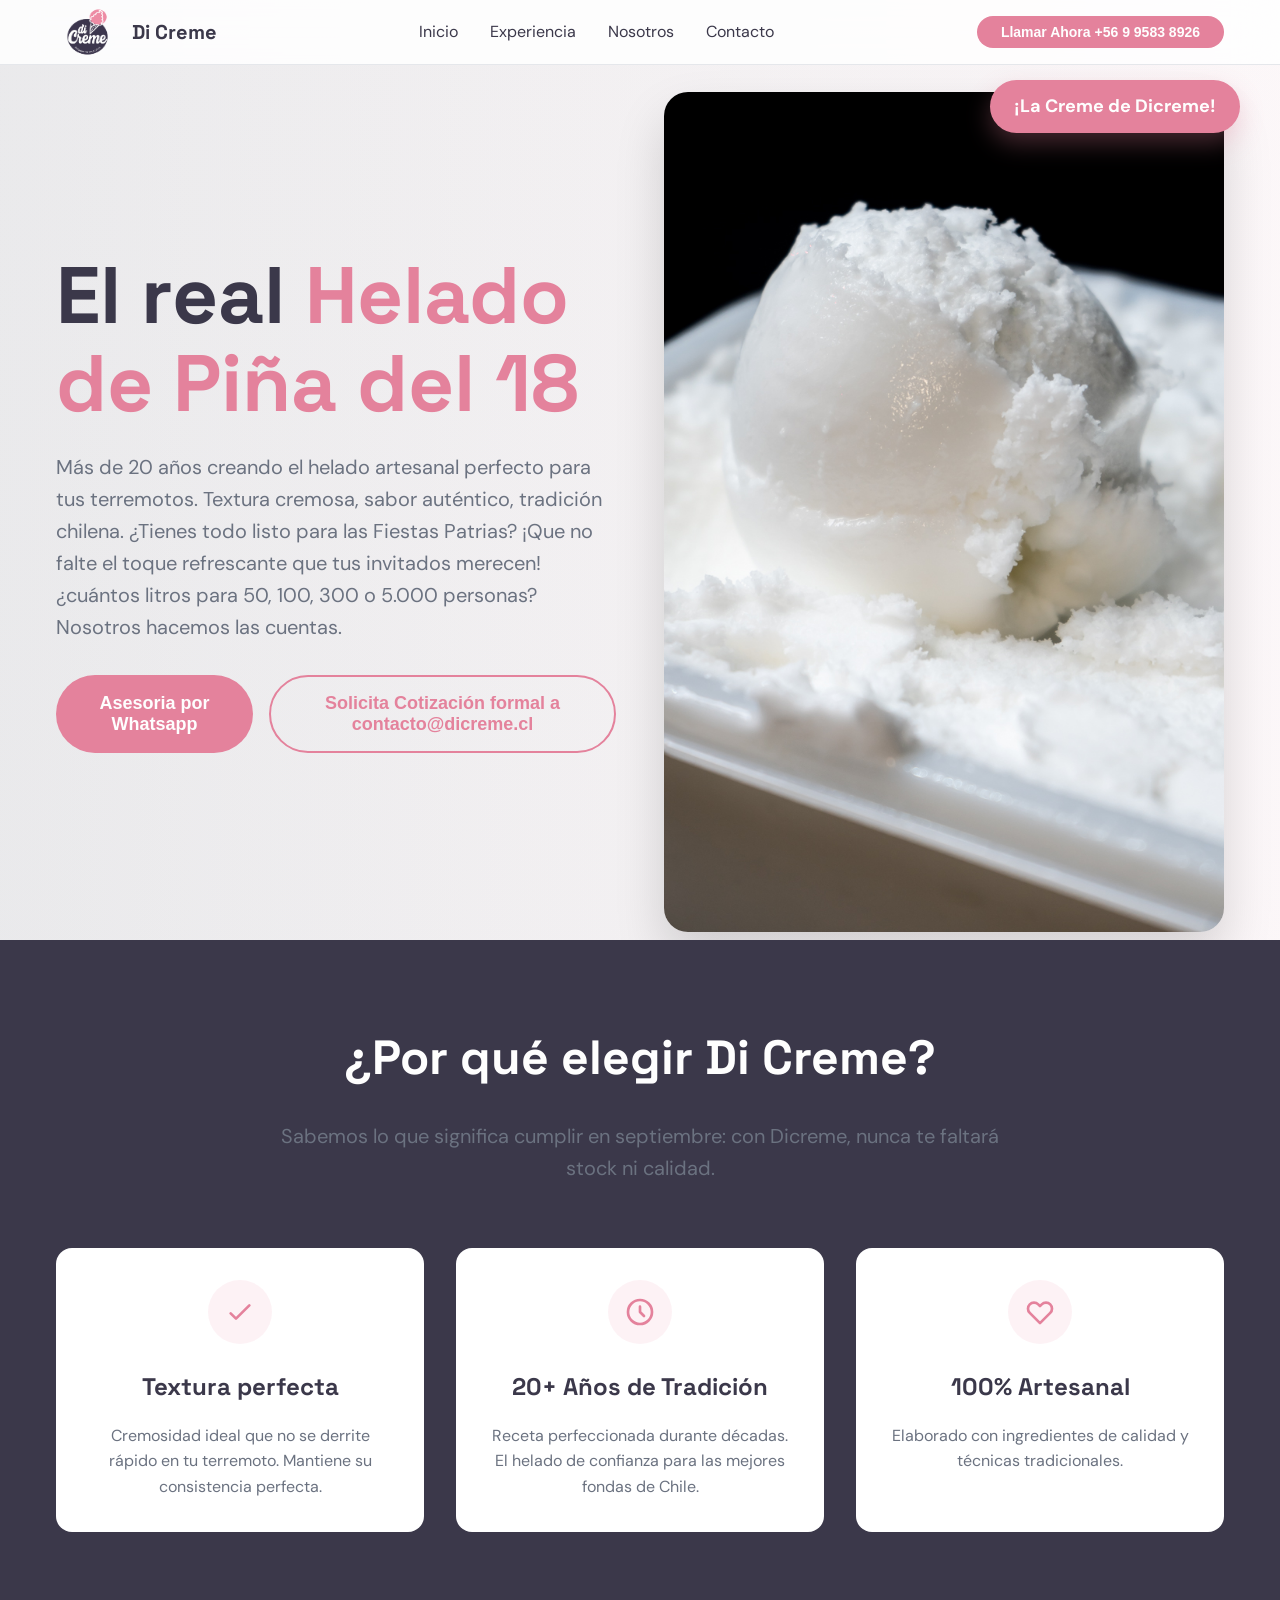
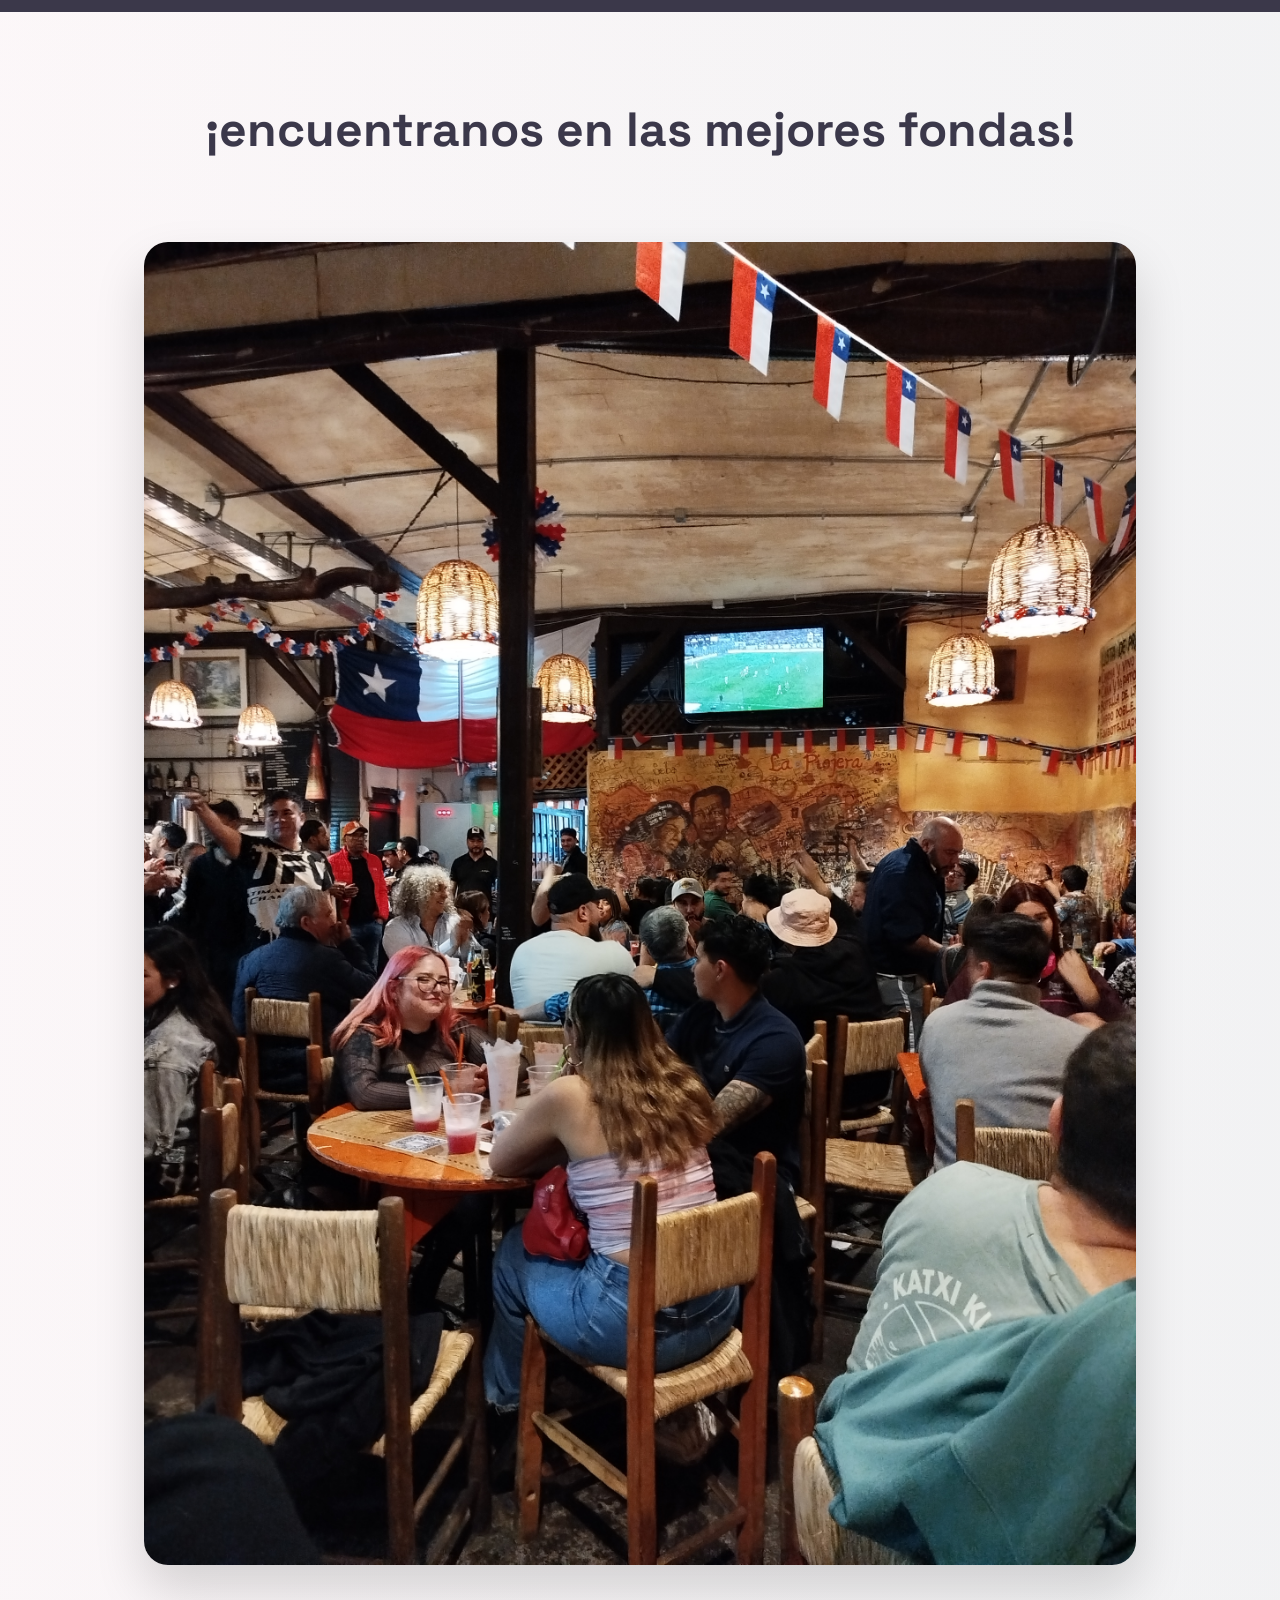
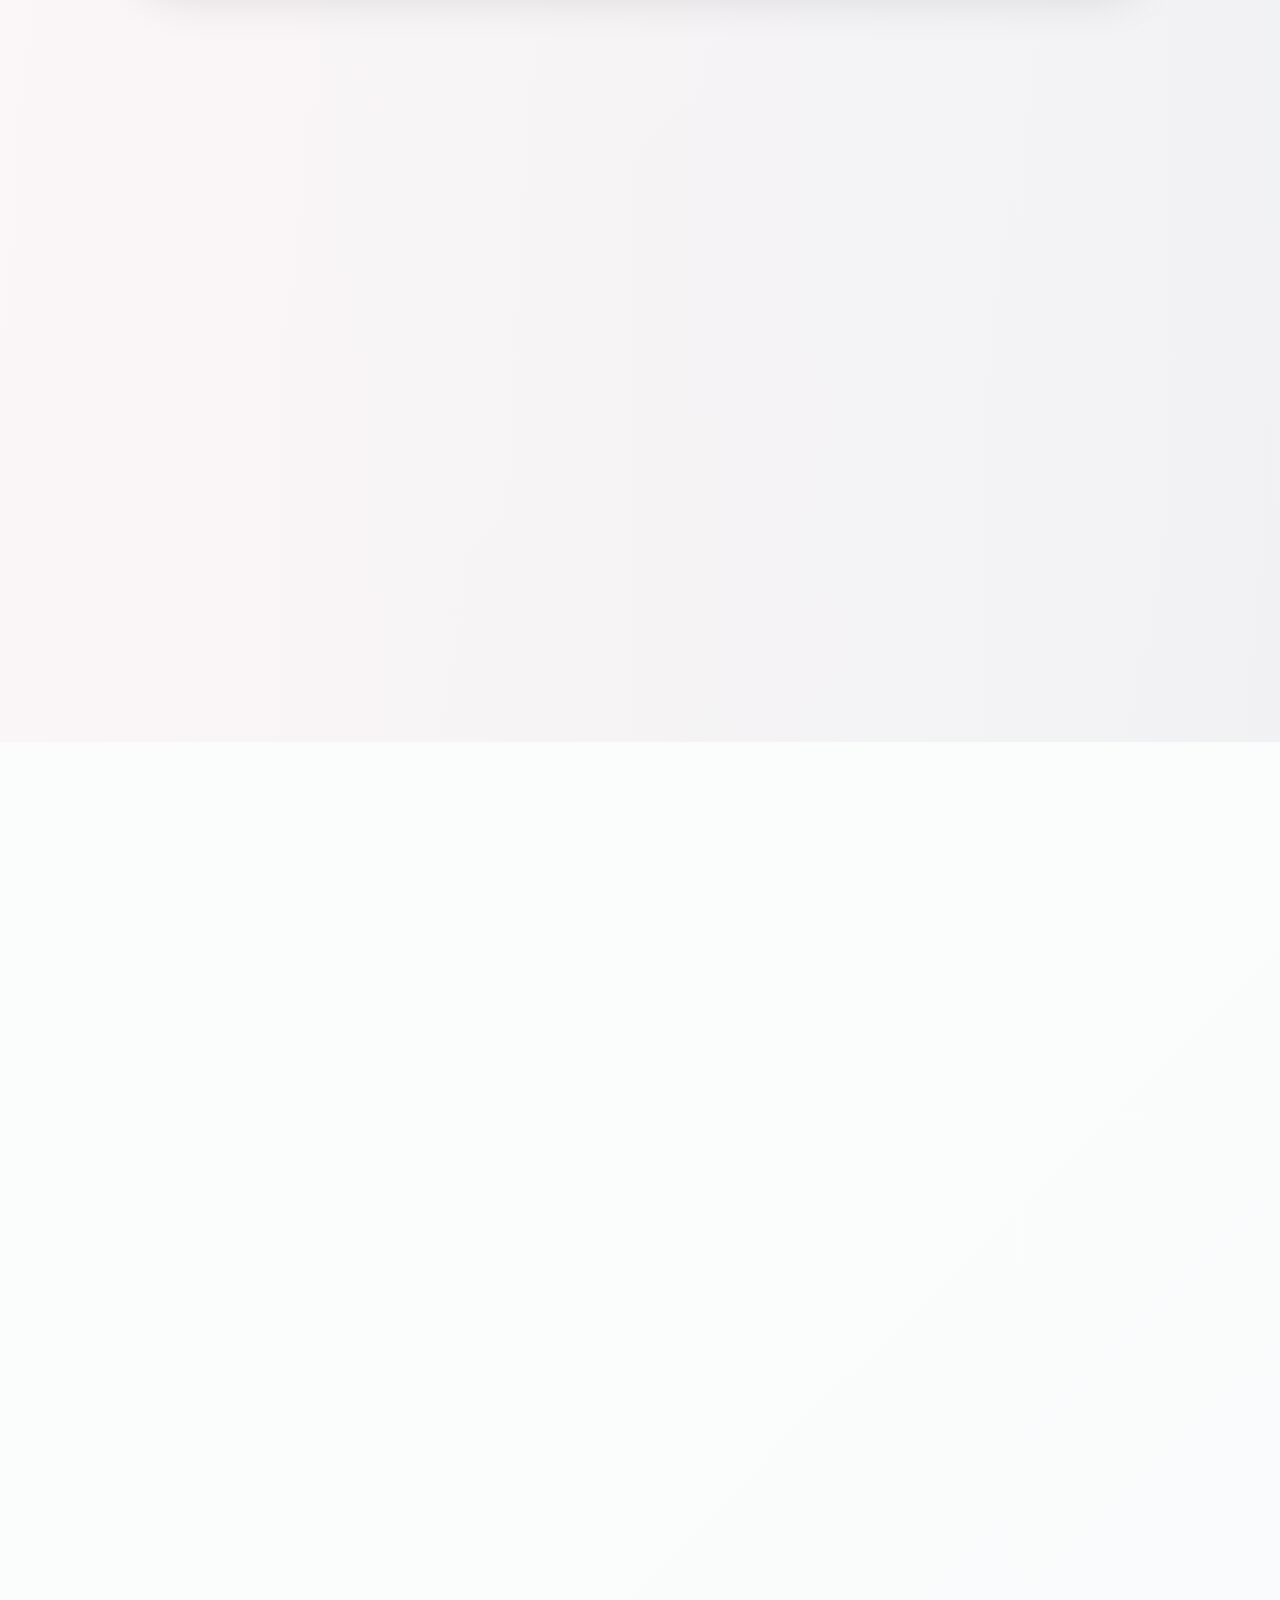
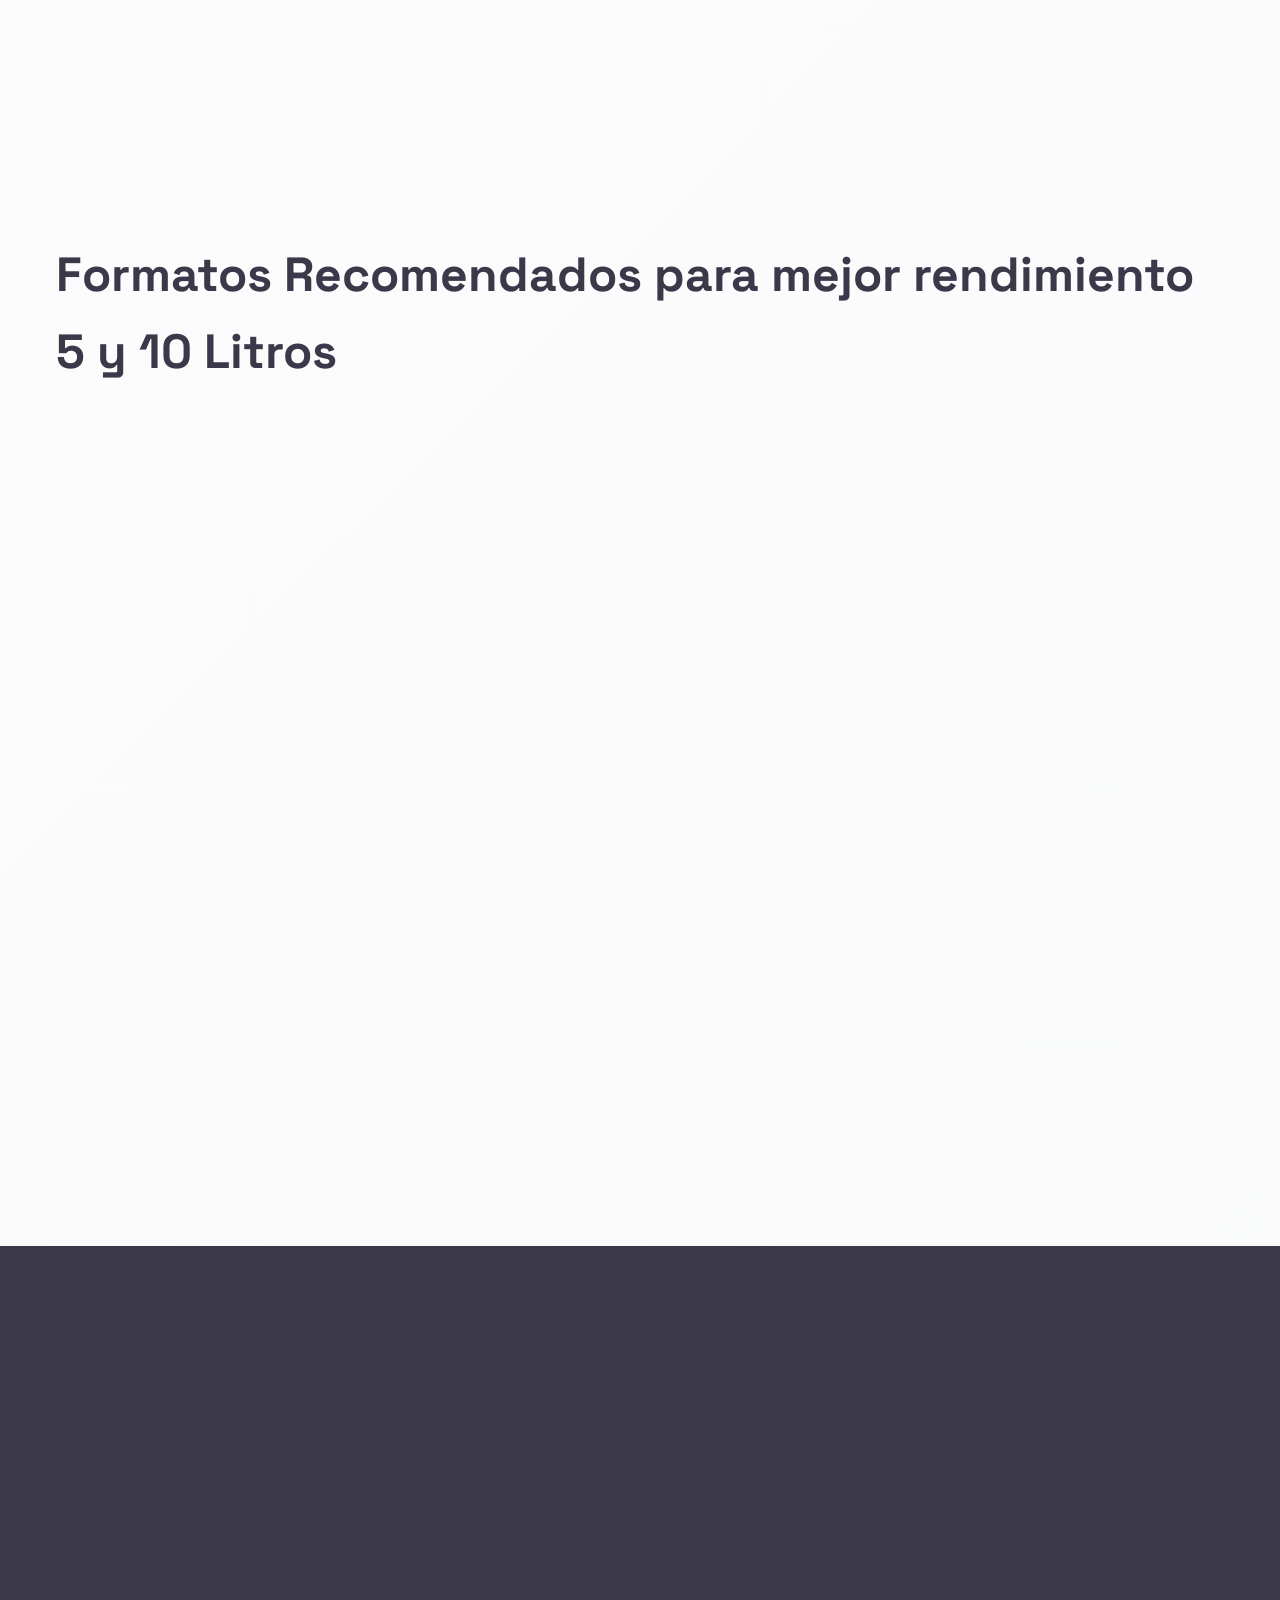
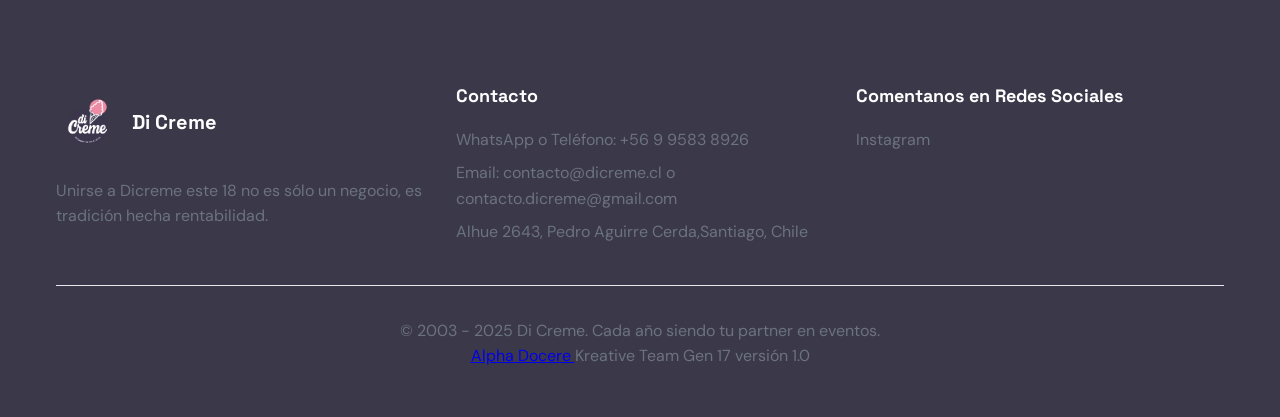
==== commit cbc7b7dc: "Cambiar de -> Textura Perfecta a Textura perfecta" ====
--- a/landing/18-septiembre-2025/index.html
+++ b/landing/18-septiembre-2025/index.html
@@ -154,7 +154,7 @@
                             <path stroke-linecap="round" stroke-linejoin="round" stroke-width="2" d="M5 13l4 4L19 7"></path>
                         </svg>
                     </div>
-                    <h3 class="benefit-title">Textura Perfecta</h3>
+                    <h3 class="benefit-title">Textura perfecta</h3>
                     <p class="benefit-description">
                         Cremosidad ideal que no se derrite rápido en tu terremoto. Mantiene su consistencia perfecta.
                     </p>
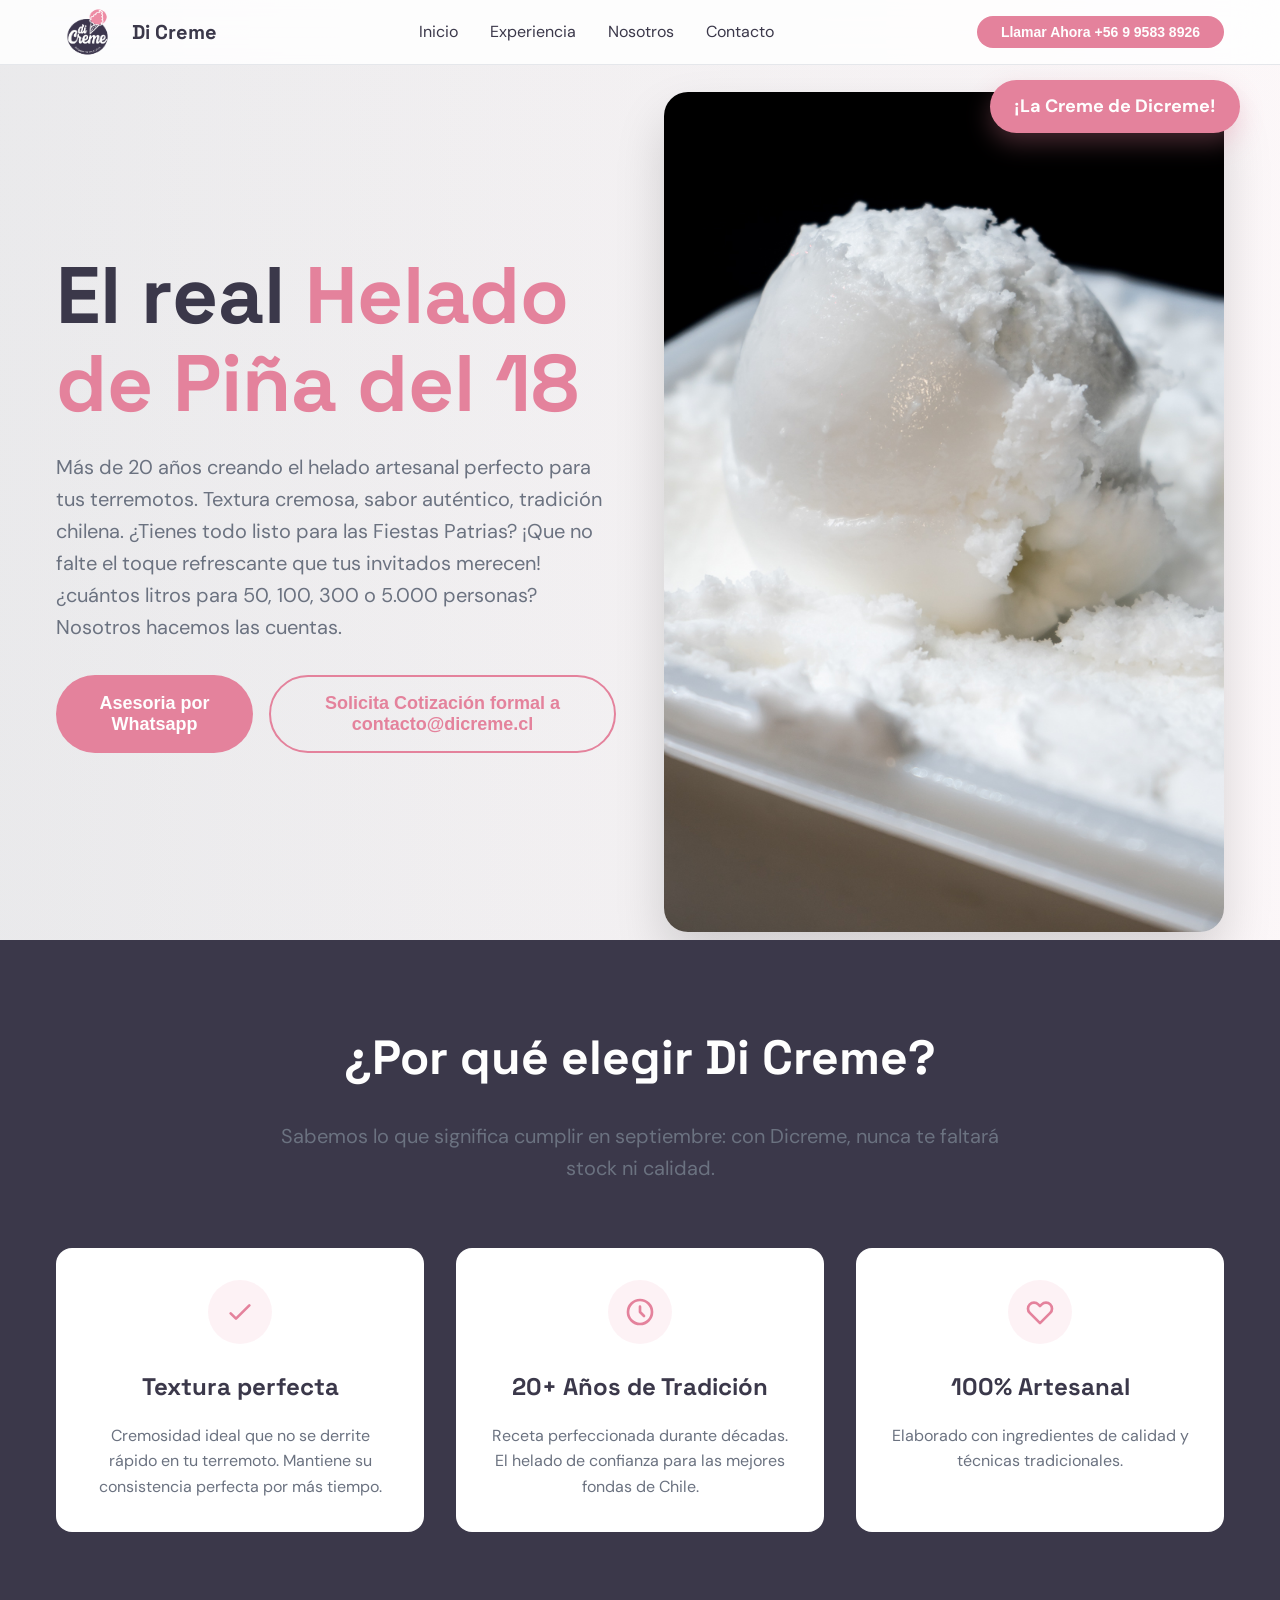
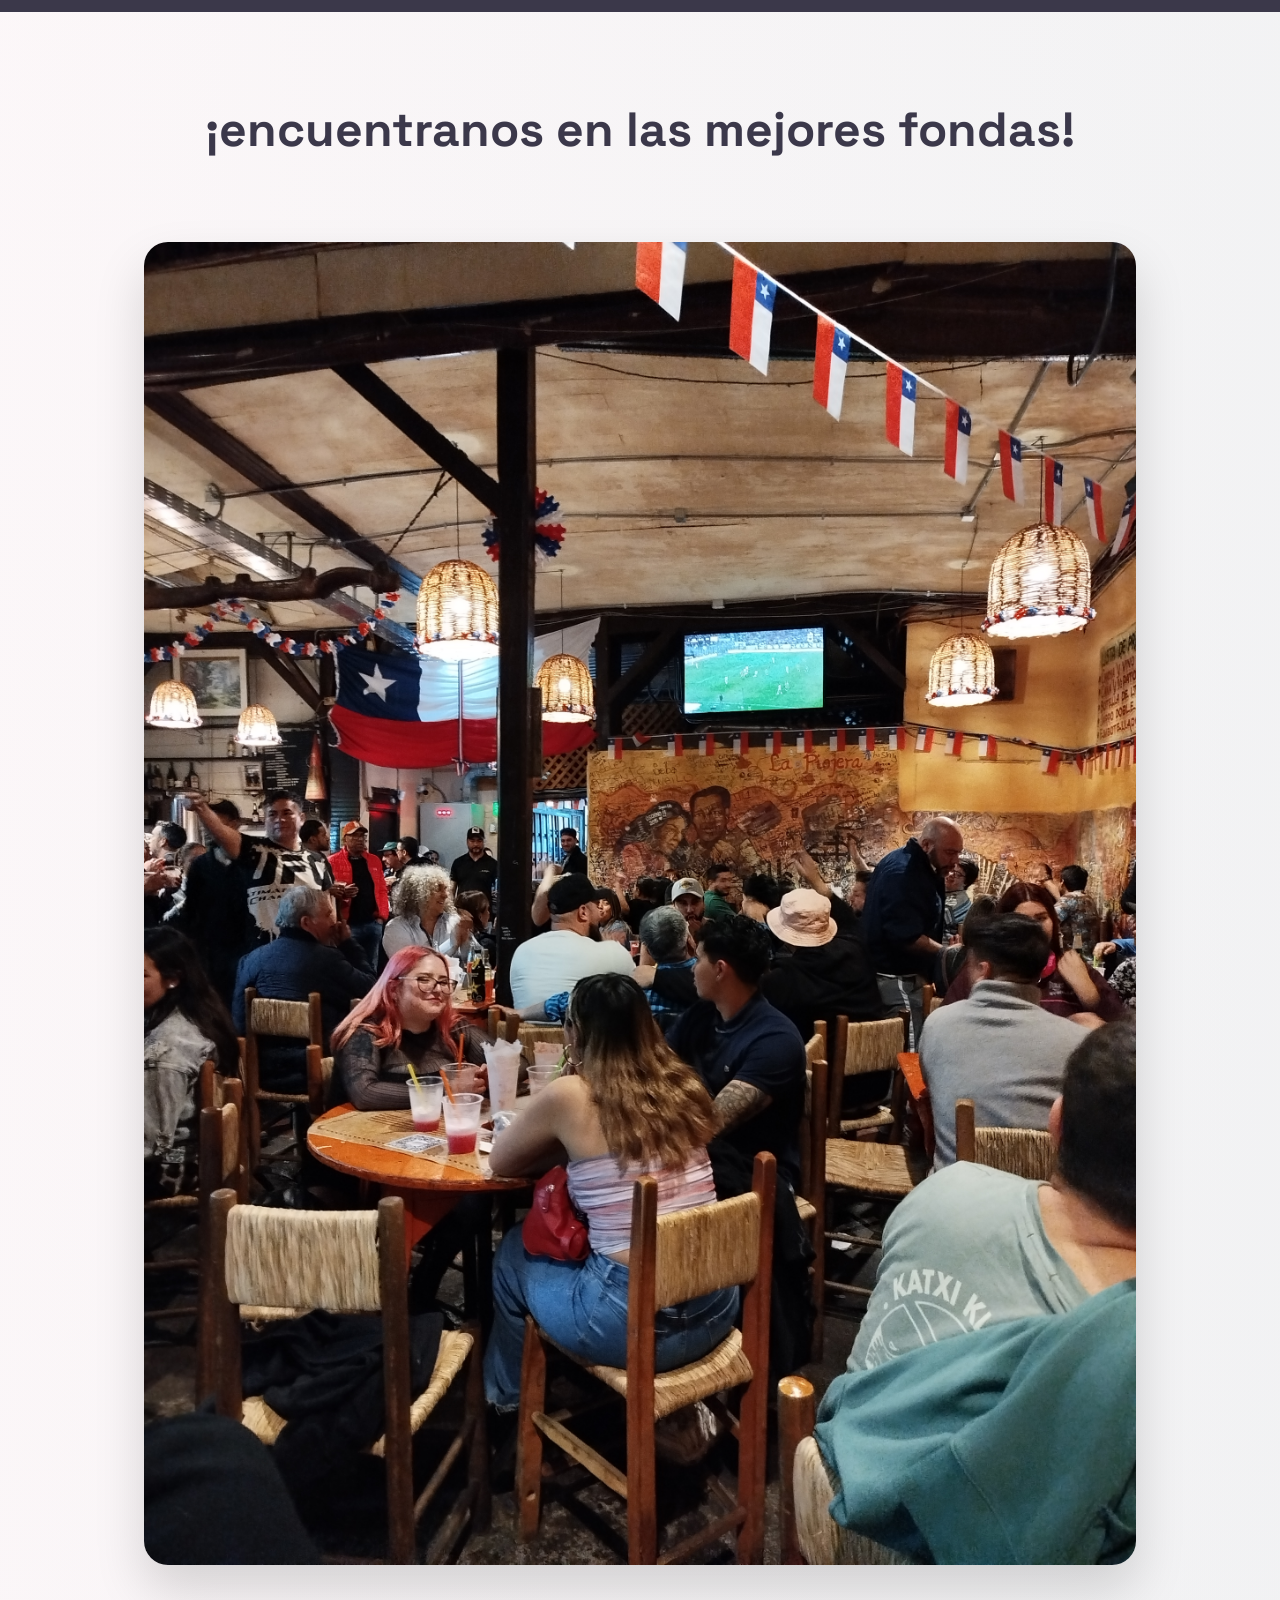
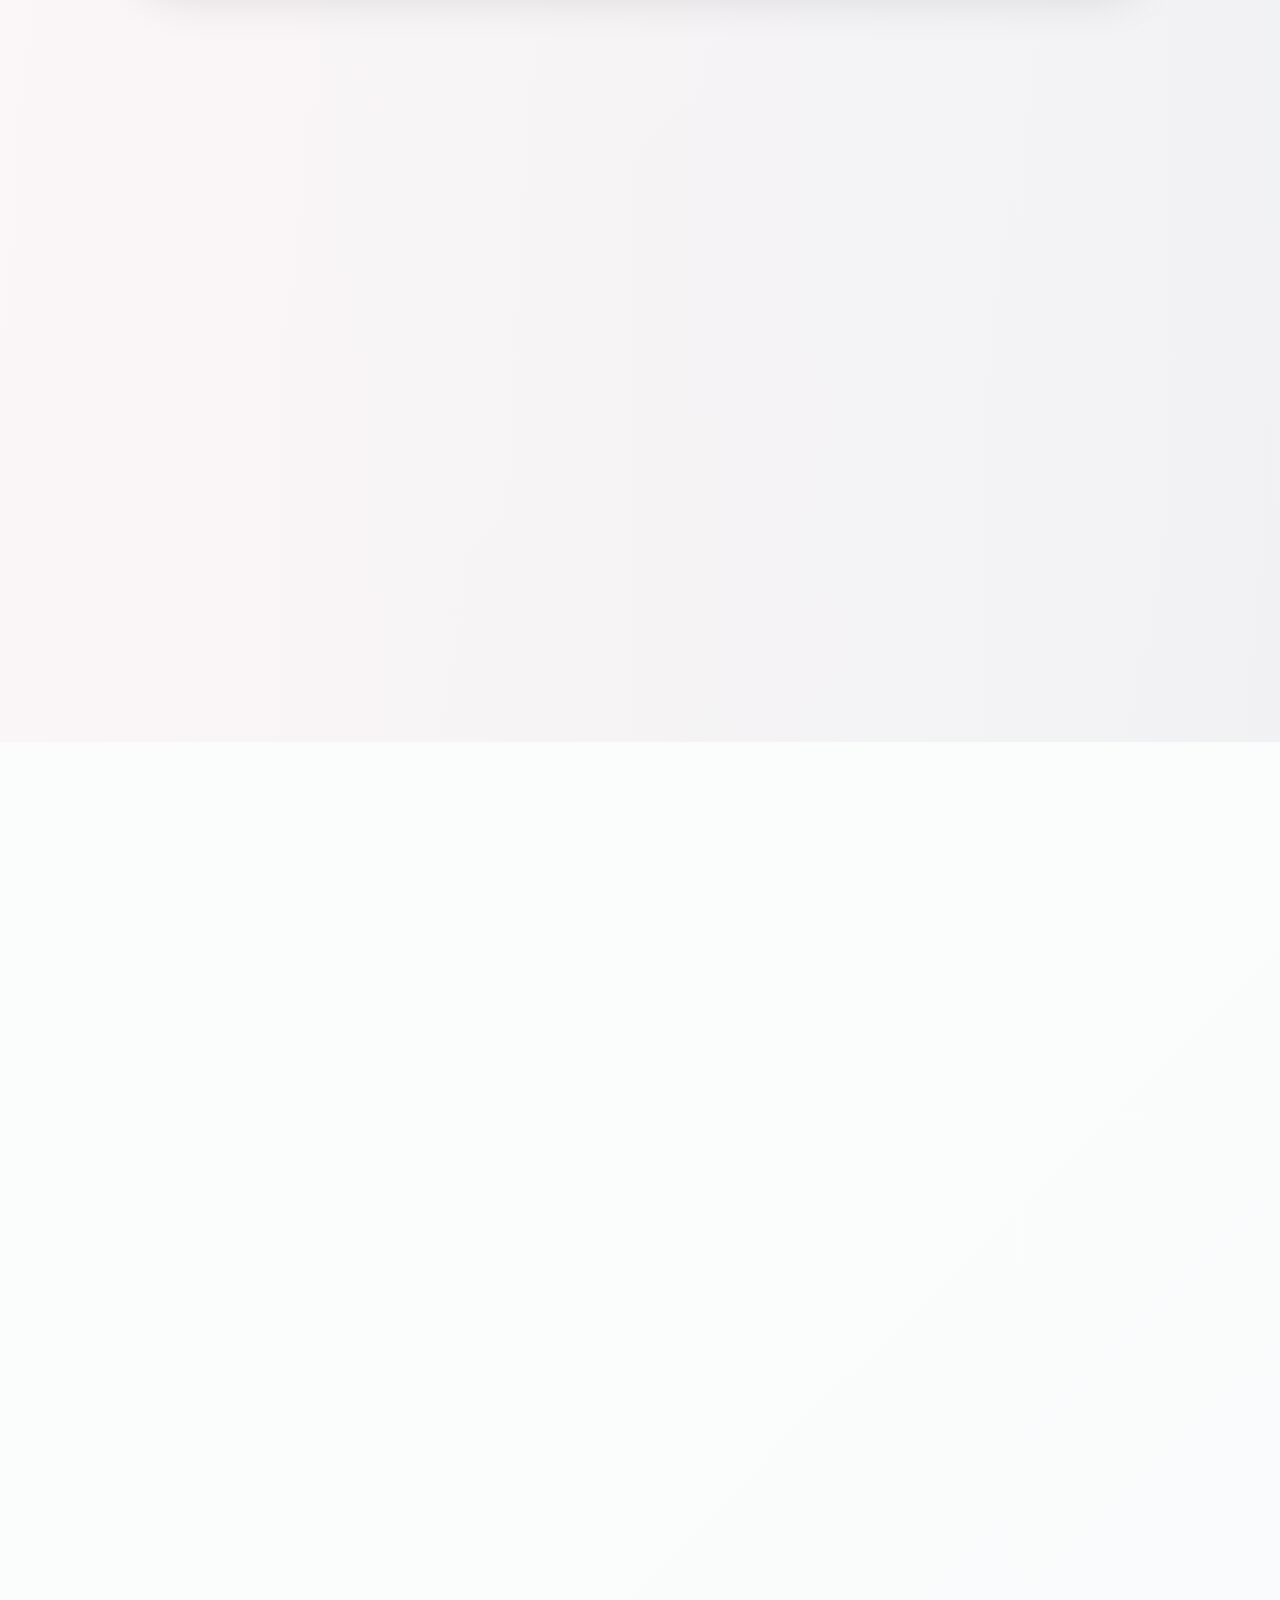
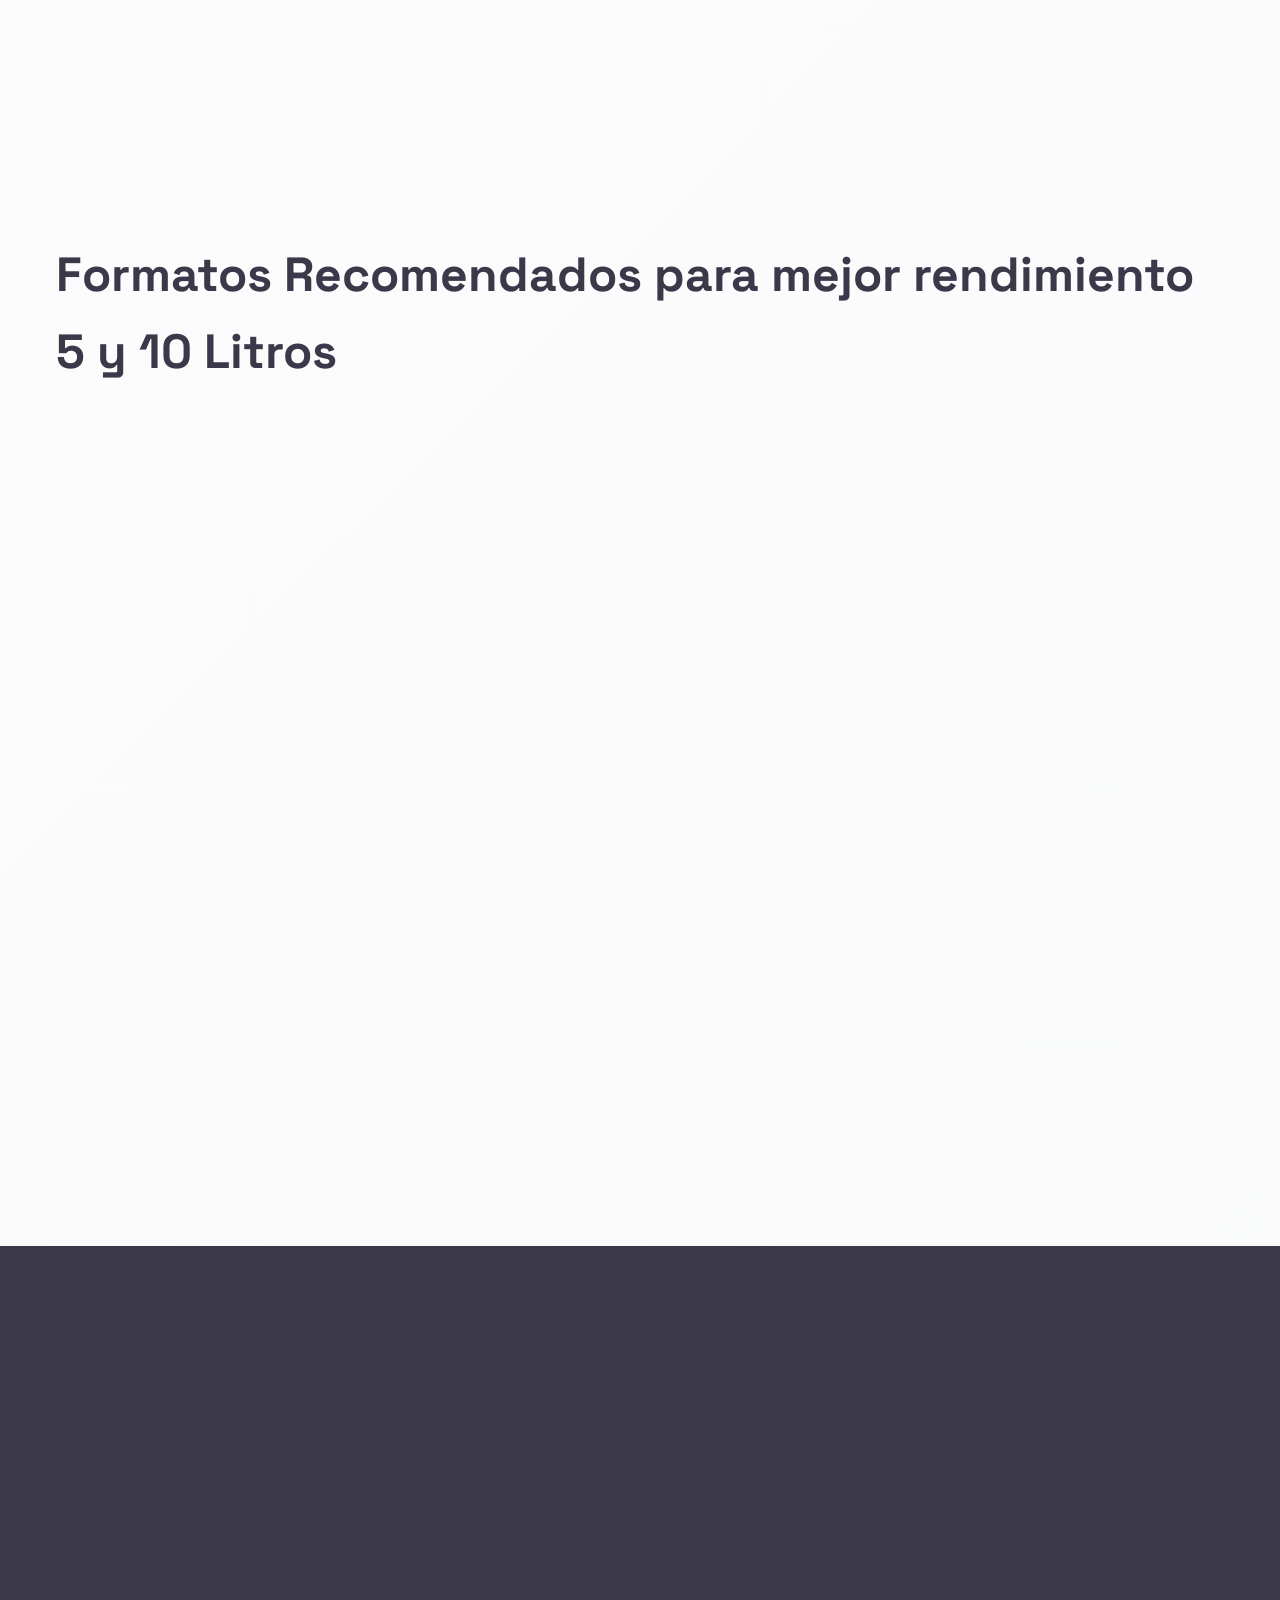
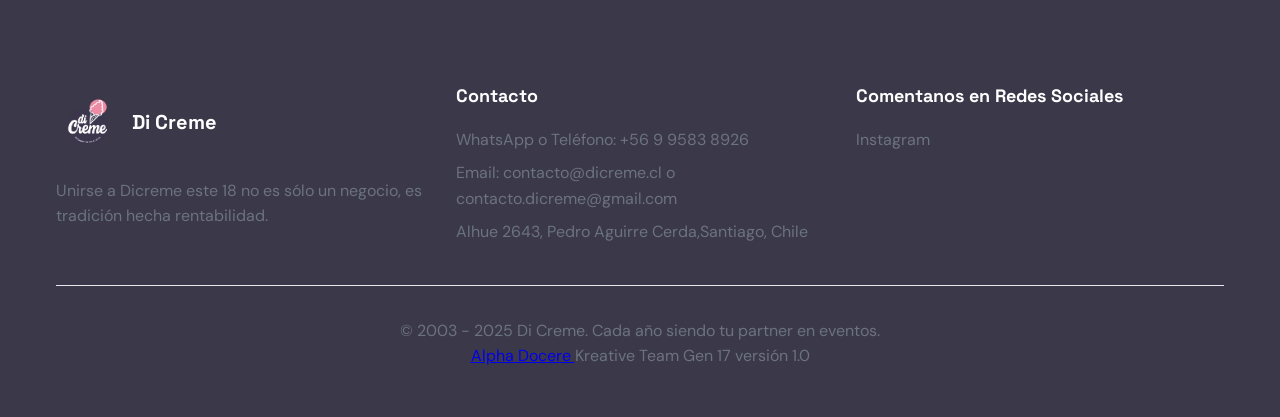
==== commit a17aa716: "Texto incompleto - Mantiene su consistencia perfecta" ====
--- a/landing/18-septiembre-2025/index.html
+++ b/landing/18-septiembre-2025/index.html
@@ -156,7 +156,7 @@
                     </div>
                     <h3 class="benefit-title">Textura perfecta</h3>
                     <p class="benefit-description">
-                        Cremosidad ideal que no se derrite rápido en tu terremoto. Mantiene su consistencia perfecta.
+                        Cremosidad ideal que no se derrite rápido en tu terremoto. Mantiene su consistencia perfecta por más tiempo.
                     </p>
                 </div>
 
